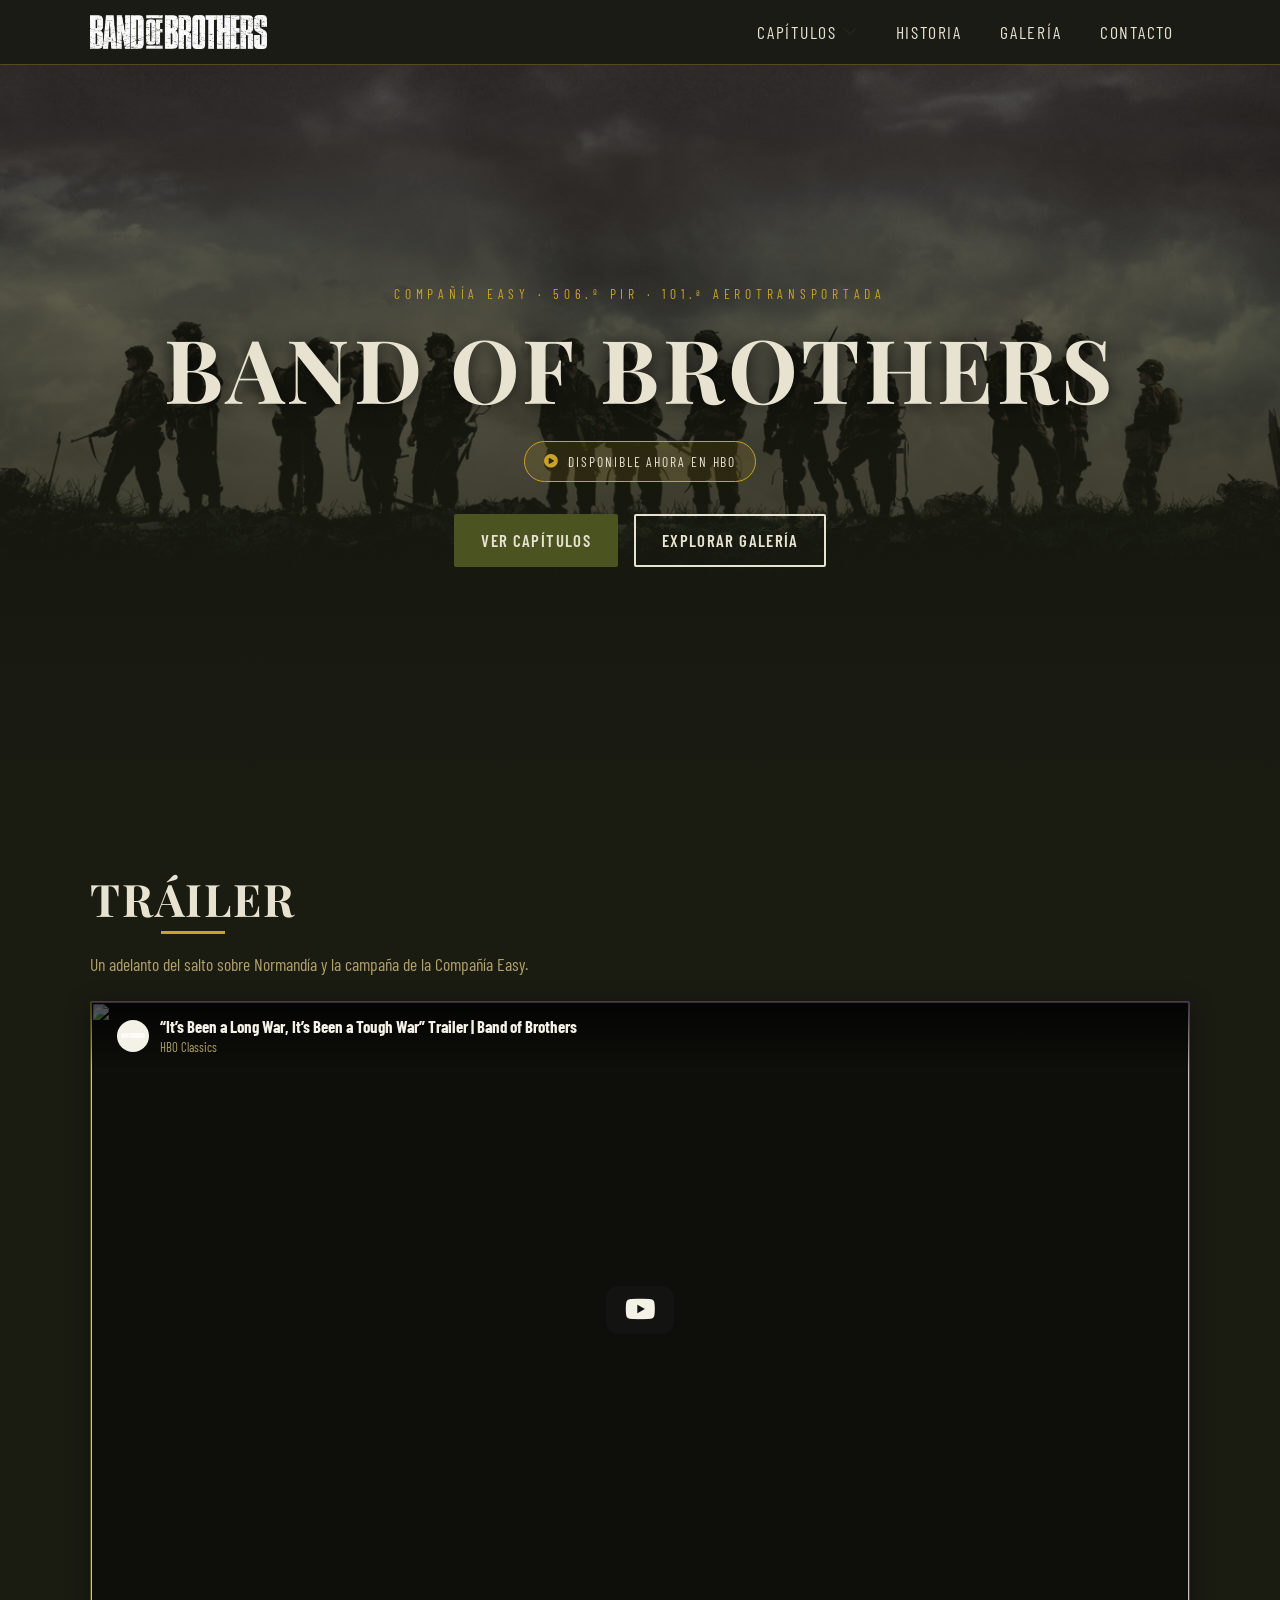
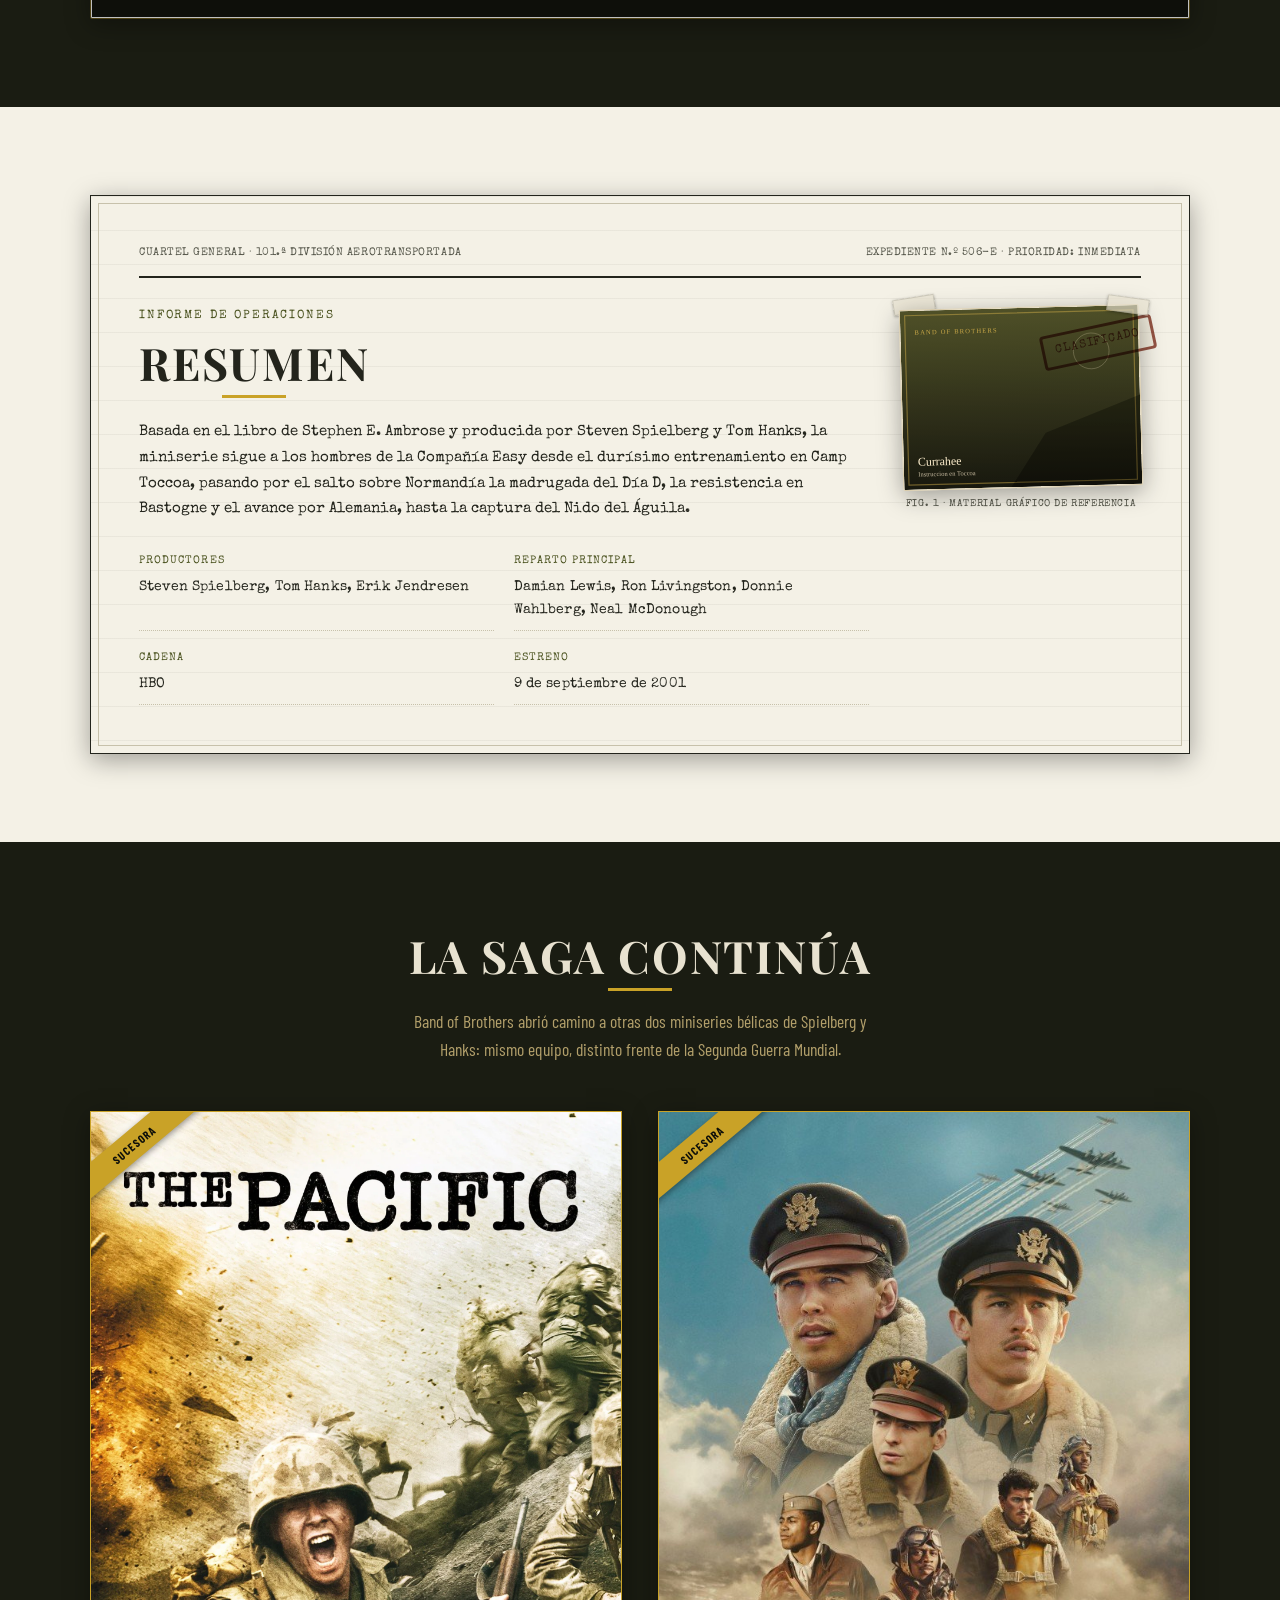
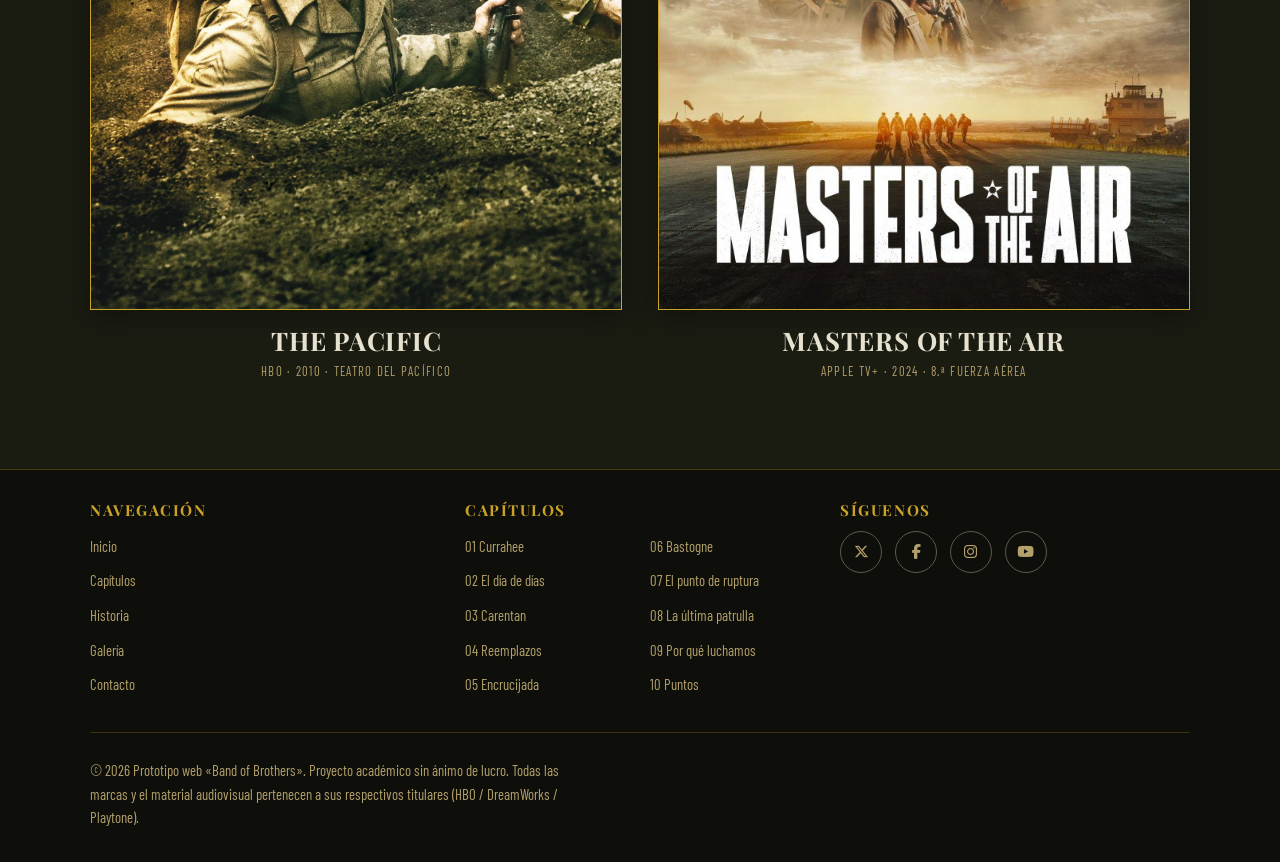
==== index.html @ dec71b1d "actualizaciones varias" ====
<!DOCTYPE html>
<html lang="es">
<head>
  <!-- ============================================================ META BÁSICAS ============================================================ -->
  <meta charset="UTF-8" />
  <meta name="viewport" content="width=device-width, initial-scale=1.0" />

  <!-- ============================================================ SEO ============================================================ -->
  <title>Band of Brothers | La miniserie de la Compañía Easy, 506.º PIR</title>
  <meta name="description"
        content="Sitio dedicado a la miniserie Band of Brothers (2001): capítulos, historia real, galería y contacto. La Compañía Easy del 506.º Regimiento de Infantería Paracaidista, 101.ª División Aerotransportada." />
  <meta name="keywords"
        content="Band of Brothers, Compañía Easy, 506 PIR, 101 Aerotransportada, Segunda Guerra Mundial, Día D, Bastogne, Normandía, Spielberg, Hanks, miniserie HBO" />
  <meta name="author" content="Prototipo web - Band of Brothers" />
  <meta name="theme-color" content="#1a1c12" />

  <!-- ============================================================ OPEN GRAPH ============================================================ -->
  <meta property="og:type" content="website" />
  <meta property="og:title" content="Band of Brothers | La miniserie de la Compañía Easy" />
  <meta property="og:description"
        content="Capítulos, historia, galería y contacto. De Camp Toccoa al Nido del Águila." />
  <meta property="og:image" content="img/og-image.svg" />
  <meta property="og:url" content="https://example.com/band-of-brothers/" />
  <meta property="og:locale" content="es_ES" />
  <meta name="twitter:card" content="summary_large_image" />

  <!-- ============================================================ TIPOGRAFÍAS
       Cinzel -> títulos (letra romana grabada, como la placa del título de la serie).
       Barlow Condensed -> cuerpo y navegación (condensada, con aire militar).
       ============================================================ -->
  <link rel="preconnect" href="https://fonts.googleapis.com" />
  <link rel="preconnect" href="https://fonts.gstatic.com" crossorigin />
  <link
    href="https://fonts.googleapis.com/css2?family=Barlow+Condensed:wght@400;500;600;700&family=Playfair+Display:ital,wght@0,400..900;1,400..900&family=Special+Elite&display=swap"
    rel="stylesheet" />

  <!-- Font Awesome: iconos del footer -->
  <link rel="stylesheet"
        href="https://cdnjs.cloudflare.com/ajax/libs/font-awesome/6.5.1/css/all.min.css"
        integrity="sha512-DTOQO9RWCH3ppGqcWaEA1BIZOC6xxalwEsw9c2QQeAIftl+Vegovlnee1c9QX4TctnWMn13TZye+giMm8e2LwA=="
        crossorigin="anonymous" referrerpolicy="no-referrer" />

  <link rel="stylesheet" href="estilos/estilos.css" />
  <link rel="icon" type="image/svg+xml" href="img/logo.svg" />
</head>

<body>
  <a class="salto-contenido" href="#contenido-principal">Saltar al contenido principal</a>

  <!-- ============================================================
       HEADER + NAVEGACIÓN  ·  IDÉNTICO EN TODAS LAS PÁGINAS
       (si se modifica aquí, hay que replicarlo en las demás páginas)
       ============================================================ -->
  <header class="cabecera">
    <div class="contenedor cabecera__interior">
      <a class="marca" href="index.html" aria-label="Band of Brothers - ir al inicio">
        <img src="img/logo.avif" alt="Emblema de la Compañía Easy, 506.º PIR" class="marca__logo" width="120" height="36" />
        <span class="marca__texto"></span>
      </a>

      <button class="hamburguesa" id="btnMenu" type="button"
              aria-label="Abrir menú de navegación" aria-controls="menuPrincipal" aria-expanded="false">
        <span class="hamburguesa__barra"></span>
        <span class="hamburguesa__barra"></span>
        <span class="hamburguesa__barra"></span>
      </button>

      <nav class="navegacion" aria-label="Navegación principal">
        <ul class="menu" id="menuPrincipal">

          <!-- "Capítulos" con submenú: escritorio -> al pasar el ratón; móvil -> botón chevron -->
          <li class="menu__item menu__item--drop">
            <div class="menu__fila">
              <a href="capitulos.html" class="menu__enlace">Capítulos</a>
              <button type="button" class="submenu__toggle" aria-expanded="false"
                      aria-controls="submenuCapitulos" aria-label="Mostrar lista de capítulos">
                <i class="fa-solid fa-chevron-down" aria-hidden="true"></i>
              </button>
            </div>
            <ul class="submenu" id="submenuCapitulos" aria-label="Capítulos de la serie">
              <li><a href="capitulos.html#cap-1"  class="submenu__enlace"><span class="submenu__num" aria-hidden="true">01</span> Currahee</a></li>
              <li><a href="capitulos.html#cap-2"  class="submenu__enlace"><span class="submenu__num" aria-hidden="true">02</span> El día de días</a></li>
              <li><a href="capitulos.html#cap-3"  class="submenu__enlace"><span class="submenu__num" aria-hidden="true">03</span> Carentan</a></li>
              <li><a href="capitulos.html#cap-4"  class="submenu__enlace"><span class="submenu__num" aria-hidden="true">04</span> Reemplazos</a></li>
              <li><a href="capitulos.html#cap-5"  class="submenu__enlace"><span class="submenu__num" aria-hidden="true">05</span> Encrucijada</a></li>
              <li><a href="capitulos.html#cap-6"  class="submenu__enlace"><span class="submenu__num" aria-hidden="true">06</span> Bastogne</a></li>
              <li><a href="capitulos.html#cap-7"  class="submenu__enlace"><span class="submenu__num" aria-hidden="true">07</span> El punto de ruptura</a></li>
              <li><a href="capitulos.html#cap-8"  class="submenu__enlace"><span class="submenu__num" aria-hidden="true">08</span> La última patrulla</a></li>
              <li><a href="capitulos.html#cap-9"  class="submenu__enlace"><span class="submenu__num" aria-hidden="true">09</span> Por qué luchamos</a></li>
              <li><a href="capitulos.html#cap-10" class="submenu__enlace"><span class="submenu__num" aria-hidden="true">10</span> Puntos</a></li>
            </ul>
          </li>

          <li class="menu__item"><a href="historia.html" class="menu__enlace">Historia</a></li>
          <li class="menu__item"><a href="galeria.html" class="menu__enlace">Galería</a></li>
          <li class="menu__item"><a href="contacto.html" class="menu__enlace">Contacto</a></li>
        </ul>
      </nav>
    </div>
  </header>

  <!-- ============================================================ CONTENIDO ============================================================ -->
  <main id="contenido-principal">

    <!-- ---------- HÉROE ---------- -->
    <section class="hero" aria-labelledby="hero-titulo">
      <div class="hero__capa"></div>
      <div class="contenedor hero__contenido">
        <p class="hero__antetitulo">Compañía Easy &middot; 506.º PIR &middot; 101.ª Aerotransportada</p>
        <h1 class="hero__titulo" id="hero-titulo">Band of Brothers</h1>
        <p class="hero__disponible">
          <i class="fa-solid fa-circle-play" aria-hidden="true"></i>
          Disponible ahora en HBO
        </p>
        <div class="hero__acciones">
          <a href="capitulos.html" class="boton boton--primario">Ver capítulos</a>
          <a href="galeria.html" class="boton boton--fantasma">Explorar galería</a>
        </div>
      </div>
    </section>

    <!-- ---------- TRÁILER ---------- -->
    <section class="seccion seccion--oscura" aria-labelledby="trailer-titulo">
      <div class="contenedor">
        <header class="seccion__cabecera seccion__cabecera--izq">
          <h2 class="seccion__titulo" id="trailer-titulo">Tráiler</h2>
          <p class="seccion__intro">Un adelanto del salto sobre Normandía y la campaña de la Compañía Easy.</p>
        </header>

        <!-- Marco de vídeo con miniatura real de YouTube (mismo patrón que
             usan las páginas de tráilers de Marvel): se ve la miniatura con
             el título superpuesto y el botón rojo de reproducir; al
             pulsarlo se oculta la miniatura y recién ahí se carga el
             iframe real (su URL vive en data-src hasta ese momento). -->
        <div class="trailer__marco" data-video>
          <button type="button" class="trailer__disparador" data-video-boton
                  aria-label="Reproducir el tráiler de Band of Brothers">
            <img src="https://img.youtube.com/vi/zDBUooZQzgA/maxresdefault.jpg"
                 alt="" class="trailer__imagen" loading="lazy" />
            <span class="trailer__superpuesto" aria-hidden="true">
              <img src="img/logo.avif" alt="" class="trailer__canal-logo" />
              <span class="trailer__superpuesto-texto">
                <strong>&ldquo;It&rsquo;s Been a Long War, It&rsquo;s Been a Tough War&rdquo; Trailer | Band of Brothers</strong>
                <small>HBO Classics</small>
              </span>
            </span>
            <span class="trailer__reproducir" aria-hidden="true"><i class="fa-brands fa-youtube"></i></span>
          </button>

          <iframe class="trailer__video" data-video-elemento
                  data-src="https://www.youtube.com/embed/zDBUooZQzgA?autoplay=1"
                  title="Tráiler de Band of Brothers en YouTube"
                  allow="accelerometer; autoplay; clipboard-write; encrypted-media; gyroscope; picture-in-picture; web-share"
                  referrerpolicy="strict-origin-when-cross-origin"
                  allowfullscreen hidden></iframe>
        </div>
      </div>
    </section>

    <!-- ---------- RESUMEN ---------- -->
    <section class="seccion" aria-labelledby="resumen-titulo">
      <div class="contenedor">
        <div class="informe">
          <p class="informe__cabecera">
            <span>Cuartel General &middot; 101.ª División Aerotransportada</span>
            <span>Expediente N.º 506-E &middot; Prioridad: Inmediata</span>
          </p>

          <div class="resumen__contenido">
            <div class="resumen__texto">
              <header class="seccion__cabecera seccion__cabecera--izq">
                <p class="informe__clasificacion">Informe de operaciones</p>
                <h2 class="seccion__titulo" id="resumen-titulo">Resumen</h2>
              </header>
              <p class="resumen__sinopsis">
                Basada en el libro de Stephen E. Ambrose y producida por Steven Spielberg y Tom Hanks,
                la miniserie sigue a los hombres de la Compañía Easy desde el durísimo entrenamiento
                en Camp Toccoa, pasando por el salto sobre Normandía la madrugada del Día D, la
                resistencia en Bastogne y el avance por Alemania, hasta la captura del Nido del Águila.
              </p>

              <dl class="resumen__ficha">
                <div class="resumen__dato">
                  <dt>Productores</dt>
                  <dd>Steven Spielberg, Tom Hanks, Erik Jendresen</dd>
                </div>
                <div class="resumen__dato">
                  <dt>Reparto principal</dt>
                  <dd>Damian Lewis, Ron Livingston, Donnie Wahlberg, Neal McDonough</dd>
                </div>
                <div class="resumen__dato">
                  <dt>Cadena</dt>
                  <dd>HBO</dd>
                </div>
                <div class="resumen__dato">
                  <dt>Estreno</dt>
                  <dd>9 de septiembre de 2001</dd>
                </div>
              </dl>
            </div>

            <figure class="resumen__figura">
              <span class="resumen__foto">
                <img src="img/galeria-01.svg" alt="Cartel ilustrativo de Band of Brothers"
                     class="resumen__imagen" />
                <span class="informe__sello" aria-hidden="true">Clasificado</span>
              </span>
              <figcaption class="resumen__pie-foto">Fig. 1 &middot; Material gráfico de referencia</figcaption>
            </figure>
          </div>
        </div>
      </div>
    </section>

    <!-- ---------- SUCESORAS ---------- -->
    <section class="seccion seccion--oscura" aria-labelledby="sucesoras-titulo">
      <div class="contenedor">
        <header class="seccion__cabecera">
          <h2 class="seccion__titulo" id="sucesoras-titulo">La saga continúa</h2>
          <p class="seccion__intro">
            Band of Brothers abrió camino a otras dos miniseries bélicas de Spielberg y Hanks:
            mismo equipo, distinto frente de la Segunda Guerra Mundial.
          </p>
        </header>

        <div class="cartelera">
          <article class="cartelera__item">
            <div class="cartelera__poster">
              <span class="cartelera__cinta">Sucesora</span>
              <img src="img/pacific.webp" alt="Póster ilustrativo de la miniserie The Pacific" loading="lazy" width="500" height="750" />
            </div>
            <div class="cartelera__info">
              <h3 class="cartelera__titulo">The Pacific</h3>
              <p class="cartelera__meta">HBO &middot; 2010 &middot; Teatro del Pacífico</p>
            </div>
          </article>

          <article class="cartelera__item">
            <div class="cartelera__poster">
              <span class="cartelera__cinta">Sucesora</span>
              <img src="img/air.jpg" alt="Póster ilustrativo de la miniserie Masters of the Air" loading="lazy" width="500" height="750" />
            </div>
            <div class="cartelera__info">
              <h3 class="cartelera__titulo">Masters of the Air</h3>
              <p class="cartelera__meta">Apple TV+ &middot; 2024 &middot; 8.ª Fuerza Aérea</p>
            </div>
          </article>
        </div>
      </div>
    </section>

  </main>

  <!-- ============================================================
       FOOTER  ·  IDÉNTICO EN TODAS LAS PÁGINAS
       ============================================================ -->
  <footer class="pie" role="contentinfo">
    <div class="contenedor pie__interior">

      <nav class="pie__mapa" aria-label="Mapa del sitio">
        <div class="pie__columna">
          <h2 class="pie__titulo">Navegación</h2>
          <ul>
            <li><a href="index.html">Inicio</a></li>
            <li><a href="capitulos.html">Capítulos</a></li>
            <li><a href="historia.html">Historia</a></li>
            <li><a href="galeria.html">Galería</a></li>
            <li><a href="contacto.html">Contacto</a></li>
          </ul>
        </div>

        <div class="pie__columna pie__columna--capitulos">
          <h2 class="pie__titulo">Capítulos</h2>
          <ul>
            <li><a href="capitulos.html#cap-1">01 Currahee</a></li>
            <li><a href="capitulos.html#cap-2">02 El día de días</a></li>
            <li><a href="capitulos.html#cap-3">03 Carentan</a></li>
            <li><a href="capitulos.html#cap-4">04 Reemplazos</a></li>
            <li><a href="capitulos.html#cap-5">05 Encrucijada</a></li>
            <li><a href="capitulos.html#cap-6">06 Bastogne</a></li>
            <li><a href="capitulos.html#cap-7">07 El punto de ruptura</a></li>
            <li><a href="capitulos.html#cap-8">08 La última patrulla</a></li>
            <li><a href="capitulos.html#cap-9">09 Por qué luchamos</a></li>
            <li><a href="capitulos.html#cap-10">10 Puntos</a></li>
          </ul>
        </div>

        <div class="pie__columna">
          <h2 class="pie__titulo">Síguenos</h2>
          <ul class="redes" aria-label="Redes sociales">
            <li><a href="#" class="redes__enlace" aria-label="Perfil en X (Twitter)"><i class="fa-brands fa-x-twitter" aria-hidden="true"></i></a></li>
            <li><a href="#" class="redes__enlace" aria-label="Página en Facebook"><i class="fa-brands fa-facebook-f" aria-hidden="true"></i></a></li>
            <li><a href="#" class="redes__enlace" aria-label="Perfil en Instagram"><i class="fa-brands fa-instagram" aria-hidden="true"></i></a></li>
            <li><a href="#" class="redes__enlace" aria-label="Canal en YouTube"><i class="fa-brands fa-youtube" aria-hidden="true"></i></a></li>
          </ul>
        </div>
      </nav>

      <div class="pie__base">
        <p class="pie__creditos">
          &copy; <span id="anio">2026</span> Prototipo web &laquo;Band of Brothers&raquo;.
          Proyecto académico sin ánimo de lucro. Todas las marcas y el material audiovisual
          pertenecen a sus respectivos titulares (HBO / DreamWorks / Playtone).
        </p>
      </div>
    </div>
  </footer>

  <script src="js/script.js?v=5" defer></script>
</body>
</html>
---- estilos/estilos.css ----
/* ============================================================================
   BAND OF BROTHERS · Hoja de estilos
   ----------------------------------------------------------------------------
   Metodología: Mobile First. Primero los estilos para móvil y luego se
   amplían con @media (min-width: ...).
   Índice:
     1. Variables (paleta, tipografía, medidas)
     2. Reset y base
     3. Utilidades / layout (contenedor, botones, accesibilidad)
     4. Cabecera y navegación (+ menú hamburguesa)
     5. Hero
     6. Secciones genéricas
     7. Capítulos (héroe-slider + sinopsis)
     7 bis. Historia (bloques de texto)
     8. Galería (filtros + CSS Grid + modal)
     9. Formulario de contacto
    10. Footer
    11. Media queries (tablet / escritorio)
    12. Preferencias de movimiento reducido
   ========================================================================== */

/* ============================================================
   1. VARIABLES CSS  ·  Paleta sobria / militar
   ============================================================ */
:root {
  /* --- Colores base --- */
  --c-negro:        #0e0f0a;   /* fondo más oscuro */
  --c-gris-oscuro:  #1a1c12;   /* fondos de sección oscura */
  --c-verde-oliva:  #4b5320;   /* color institucional */
  --c-verde-claro:  #6b7436;   /* hover / detalles */
  --c-caqui:        #b3a06b;   /* texto destacado suave */
  --c-arena:        #e8e2d0;   /* texto principal sobre oscuro */
  --c-hueso:        #f4f1e6;   /* fondos claros */
  --c-acento:       #c9a227;   /* dorado: enlaces, focos, bordes */

  /* --- Roles semánticos --- */
  --fondo:          var(--c-hueso);
  --fondo-alt:      #ded9c6;
  --texto:          #23241c;
  --texto-tenue:    #55564a;
  --borde:          #c7c1ab;

  /* --- Tipografía --- */
  --tipo-titulo: "Playfair Display", "Times New Roman", Georgia, serif;
  --tipo-texto:  "Barlow Condensed", "Arial Narrow", system-ui, sans-serif;
  --tipo-informe: "Special Elite", "Courier New", Courier, monospace; /* texto "mecanografiado" del informe de Resumen */
  --c-sello: #8a3a2a; /* tinta roja desvaída del sello "Clasificado" */

  /* --- Medidas --- */
  --ancho-max: 1180px;
  --radio: 2px;                /* esquinas casi rectas: estética militar */
  --transicion: 200ms ease;
  --sombra: 0 6px 24px rgba(0, 0, 0, 0.35);
  --alto-cabecera: 64px;
}

/* ============================================================
   2. RESET Y BASE
   ============================================================ */
*,
*::before,
*::after { box-sizing: border-box; }

* { margin: 0; }

html {
  scroll-behavior: smooth;
  /* Compensa la cabecera fija al saltar a un ancla */
  scroll-padding-top: calc(var(--alto-cabecera) + 12px);
}

body {
  font-family: var(--tipo-texto);
  font-size: 1.05rem;
  line-height: 1.6;
  color: var(--texto);
  background: var(--fondo);
  -webkit-font-smoothing: antialiased;

  /* Sitio multipágina: cabecera arriba, contenido flexible, footer al fondo */
  min-height: 100vh;
  display: flex;
  flex-direction: column;
}

/* El <main> ocupa todo el espacio libre para que el footer no "suba" en
   páginas de poco contenido */
main { flex: 1 0 auto; }

/* Fondo de página completo en las páginas con sección oscura / alterna,
   para que no aparezcan franjas del color de fondo por debajo */
.pagina--oscura { background: var(--c-gris-oscuro); }
.pagina--alt    { background: var(--fondo-alt); }

img {
  display: block;
  max-width: 100%;
  height: auto;
}

h1, h2, h3 {
  font-family: var(--tipo-titulo);
  line-height: 1.15;
  letter-spacing: 0.04em;
  font-weight: 700;
}

a { color: inherit; }

button { font: inherit; cursor: pointer; }

/* Foco visible y coherente en todo el sitio (accesibilidad de teclado) */
:focus-visible {
  outline: 3px solid var(--c-acento);
  outline-offset: 2px;
}

/* ============================================================
   3. UTILIDADES / LAYOUT
   ============================================================ */

/* Contenedor centrado con margen lateral fluido */
.contenedor {
  width: 100%;
  max-width: var(--ancho-max);
  margin-inline: auto;
  padding-inline: clamp(1rem, 4vw, 2.5rem);
}

/* Enlace "saltar al contenido": oculto hasta recibir foco */
.salto-contenido {
  position: absolute;
  left: 8px;
  top: -100px;
  z-index: 999;
  background: var(--c-acento);
  color: var(--c-negro);
  padding: 0.6rem 1rem;
  font-weight: 700;
  border-radius: var(--radio);
  transition: top var(--transicion);
}
.salto-contenido:focus { top: 8px; }

/* Botones */
.boton {
  display: inline-block;
  padding: 0.7rem 1.6rem;
  font-family: var(--tipo-texto);
  font-weight: 600;
  font-size: 1.05rem;
  letter-spacing: 0.08em;
  text-transform: uppercase;
  text-decoration: none;
  border: 2px solid transparent;
  border-radius: var(--radio);
  transition: background var(--transicion), color var(--transicion),
              border-color var(--transicion), transform var(--transicion);
}
.boton:active { transform: translateY(1px); }

.boton--primario {
  background: var(--c-verde-oliva);
  color: var(--c-arena);
  border-color: var(--c-verde-oliva);
}
.boton--primario:hover { background: var(--c-verde-claro); border-color: var(--c-verde-claro); }

.boton--fantasma {
  background: transparent;
  color: var(--c-arena);
  border-color: var(--c-arena);
}
.boton--fantasma:hover { background: var(--c-arena); color: var(--c-negro); }

/* ============================================================
   4. CABECERA Y NAVEGACIÓN
   ============================================================ */
.cabecera {
  position: sticky;
  top: 0;
  z-index: 100;
  background: rgba(14, 15, 10, 0.95);
  border-bottom: 1px solid rgba(201, 162, 39, 0.35);
  backdrop-filter: blur(4px);
}

.cabecera__interior {
  display: flex;
  align-items: center;
  justify-content: space-between;
  min-height: var(--alto-cabecera);
  gap: 1rem;
}

/* Marca (logo + título) */
.marca {
  display: flex;
  align-items: center;
  gap: 0.6rem;
  text-decoration: none;
  color: var(--c-arena);
}
.marca__logo { width: auto; height: 34px; }
.marca__texto {
  font-family: var(--tipo-titulo);
  font-size: 1.15rem;
  letter-spacing: 0.12em;
  text-transform: uppercase;
  white-space: nowrap;
}

/* Botón hamburguesa (visible solo en móvil) */
.hamburguesa {
  display: inline-flex;
  flex-direction: column;
  justify-content: center;
  gap: 5px;
  width: 44px;
  height: 44px;
  padding: 0 10px;
  background: transparent;
  border: 1px solid rgba(232, 226, 208, 0.4);
  border-radius: var(--radio);

  /* La cabecera es flex con 3 hijos (.marca, .hamburguesa, .navegacion).
     El <nav> queda vacío en móvil porque el menú está en position:fixed,
     así que este margen automático empuja el botón hasta el borde derecho. */
  margin-left: auto;
  flex-shrink: 0;
}
/* El contenedor del <nav> no debe ocupar espacio a la derecha del botón en móvil */
.navegacion { display: flex; }
.hamburguesa__barra {
  display: block;
  height: 2px;
  width: 100%;
  background: var(--c-arena);
  transition: transform var(--transicion), opacity var(--transicion);
}
/* Animación a "X" cuando el menú está abierto (clase la pone el JS en <body>) */
body.menu-abierto .hamburguesa__barra:nth-child(1) { transform: translateY(7px) rotate(45deg); }
body.menu-abierto .hamburguesa__barra:nth-child(2) { opacity: 0; }
body.menu-abierto .hamburguesa__barra:nth-child(3) { transform: translateY(-7px) rotate(-45deg); }

/* Menú: en móvil es un panel EXTENSIBLE que se despliega hacia abajo.
   Plegado -> max-height: 0 (oculto). Desplegado (body.menu-abierto)
   -> max-height amplia + opacidad, con transición suave de "acordeón". */
.menu {
  list-style: none;
  margin: 0;
  padding: 0;
  display: flex;
  flex-direction: column;

  position: fixed;
  inset: var(--alto-cabecera) 0 auto 0;
  background: var(--c-gris-oscuro);
  border-bottom: 2px solid var(--c-acento);

  /* Estado plegado */
  overflow: hidden;
  max-height: 0;
  opacity: 0;
  visibility: hidden;
  transition: max-height 340ms ease, opacity 220ms ease, visibility 0s linear 340ms;
}
/* Estado desplegado */
body.menu-abierto .menu {
  max-height: min(80vh, 420px);
  opacity: 1;
  visibility: visible;
  overflow-y: auto;
  transition: max-height 340ms ease, opacity 220ms ease, visibility 0s;
}

.menu__enlace {
  display: block;
  padding: 1rem clamp(1rem, 4vw, 2.5rem);
  color: var(--c-arena);
  text-decoration: none;
  text-transform: uppercase;
  letter-spacing: 0.1em;
  border-top: 1px solid rgba(232, 226, 208, 0.12);
  transition: background var(--transicion), color var(--transicion);
}
.menu__enlace:hover,
.menu__enlace.activo {
  background: var(--c-verde-oliva);
  color: var(--c-hueso);
}

/* ---------- Submenú de "Capítulos" ---------- */

/* En móvil, la fila agrupa el enlace principal + el botón chevron */
.menu__fila {
  display: flex;
  align-items: stretch;
  border-top: 1px solid rgba(232, 226, 208, 0.12);
}
.menu__fila .menu__enlace {
  flex: 1;
  border-top: 0;
}

/* Botón que despliega el submenú (imprescindible en móvil, decorativo en escritorio) */
.submenu__toggle {
  flex-shrink: 0;
  width: 52px;
  display: grid;
  place-items: center;
  background: transparent;
  color: var(--c-arena);
  border: 0;
  border-left: 1px solid rgba(232, 226, 208, 0.12);
  font-size: 0.85rem;
  transition: transform var(--transicion), background var(--transicion);
}
.submenu__toggle:hover { background: rgba(255, 255, 255, 0.06); }
.menu__item--drop.abierto .submenu__toggle { transform: rotate(180deg); }

/* Submenú: en móvil es un acordeón (se pliega con max-height) */
.submenu {
  list-style: none;
  margin: 0;
  padding: 0;
  background: rgba(0, 0, 0, 0.25);
  overflow: hidden;
  max-height: 0;
  transition: max-height 320ms ease;
}
.menu__item--drop.abierto .submenu { max-height: 40rem; }

.submenu__enlace {
  display: flex;
  gap: 0.6rem;
  padding: 0.7rem clamp(1rem, 4vw, 2.5rem) 0.7rem 2.4rem;
  color: var(--c-arena);
  text-decoration: none;
  font-size: 0.95rem;
  letter-spacing: 0.05em;
  border-top: 1px solid rgba(232, 226, 208, 0.08);
  transition: background var(--transicion), color var(--transicion);
}
.submenu__enlace:hover,
.submenu__enlace:focus-visible {
  background: var(--c-verde-oliva);
  color: var(--c-hueso);
}
.submenu__num {
  font-family: var(--tipo-titulo);
  color: var(--c-acento);
}

/* ============================================================
   5. HERO
   ============================================================ */
.hero {
  position: relative;
  display: flex;
  align-items: center;
  min-height: min(82vh, 720px);
  padding-block: 4rem;
  background: var(--c-negro) url("../img/hero.jpg") center / cover no-repeat;
  color: var(--c-arena);
  text-align: center;
}
/* Capa de oscurecimiento para asegurar contraste del texto. Termina en el
   mismo gris oscuro sólido que usa la sección siguiente (.seccion--oscura),
   para que la transición entre ambas se sienta continua en vez de un
   corte brusco. */
.hero__capa {
  position: absolute;
  inset: 0;
  background: linear-gradient(to bottom,
              rgba(26, 28, 18, 0.55), rgba(26, 28, 18, 1));
}
.hero__contenido { position: relative; }

.hero__antetitulo {
  text-transform: uppercase;
  letter-spacing: 0.35em;
  font-size: 0.85rem;
  color: var(--c-acento);
  margin-bottom: 0.8rem;
}
.hero__titulo {
  font-size: clamp(2.6rem, 9vw, 5.5rem);
  text-transform: uppercase;
  text-shadow: 0 2px 18px rgba(0, 0, 0, 0.7);
}
.hero__disponible {
  display: inline-flex;
  align-items: center;
  gap: 0.55rem;
  margin: 1.4rem 0 2rem;
  padding: 0.55rem 1.2rem;
  border: 1px solid var(--c-acento);
  border-radius: 999px;
  background: rgba(201, 162, 39, 0.12);
  text-transform: uppercase;
  letter-spacing: 0.14em;
  font-size: 0.85rem;
  color: var(--c-arena);
}
.hero__disponible i { color: var(--c-acento); }
.hero__acciones {
  display: flex;
  flex-wrap: wrap;
  gap: 1rem;
  justify-content: center;
}

/* ============================================================
   6. SECCIONES GENÉRICAS
   ============================================================ */
.seccion { padding-block: clamp(3rem, 8vw, 5.5rem); }
.seccion--oscura {
  background: var(--c-gris-oscuro);
  color: var(--c-arena);
}

.seccion__cabecera {
  text-align: center;
  max-width: 58ch;
  margin: 0 auto clamp(2rem, 5vw, 3rem);
}
/* Variante alineada a la izquierda, para secciones con imagen al lado */
.seccion__cabecera--izq {
  text-align: left;
  max-width: none;
  margin: 0 0 1.4rem;
}
.seccion__titulo {
  font-size: clamp(1.8rem, 5vw, 2.8rem);
  text-transform: uppercase;
  position: relative;
  display: inline-block;
  padding-bottom: 0.6rem;
}
/* Subrayado dorado corto bajo el título */
.seccion__titulo::after {
  content: "";
  position: absolute;
  left: 50%;
  bottom: 0;
  width: 64px;
  height: 3px;
  background: var(--c-acento);
  transform: translateX(-50%);
}
.seccion__intro { margin-top: 1rem; color: var(--texto-tenue); }
.seccion--oscura .seccion__intro { color: var(--c-caqui); }

/* ============================================================
   7. CAPÍTULOS  ·  Héroe-slider (el fondo cambia por capítulo) + sinopsis
   ============================================================ */
/* Variante de héroe que actúa como slider: los fondos son capas
   absolutas que se cruzan con opacidad; el <section> ya es
   position:relative por la regla base .hero. */
.hero--slider { min-height: min(80vh, 760px); padding-block: 4rem 5rem; }
/* El título del héroe va alineado a la izquierda (no centrado como en
   el héroe de portada), igual que en la ficha de HBO Max. HBO no limita
   el ancho de esa zona de texto al ancho máximo del sitio: queda pegada
   al borde real de la pantalla con un margen fijo. Por eso aquí se anula
   el centrado y el max-width que trae .contenedor. */
.hero--slider .hero__contenido {
  text-align: left;
  max-width: none;
  margin-inline: 0;
  padding-inline: clamp(1.25rem, 4vw, 3rem);
}
/* Superposición inspirada en las fichas de HBO Max: la foto se ve nítida
   arriba (sin oscurecerla) y solo se apaga con un degradado concentrado
   en la mitad inferior, donde vive el texto y los indicadores. */
.hero--slider .hero__capa {
  background: linear-gradient(to bottom,
    rgba(26, 28, 18, 0)    0%,
    rgba(26, 28, 18, 0.12) 22%,
    rgba(26, 28, 18, 0.62) 68%,
    rgba(26, 28, 18, 1)    100%);
}
/* El héroe termina en el mismo gris oscuro que usan las secciones
   oscuras del sitio (p. ej. galeria.html), y la sección siguiente
   comparte ese fondo, así que ya no hay un cambio de color brusco
   entre ambos: la única transición es el propio degradado del héroe. */
.seccion--continua-heroe {
  position: relative;
  background: var(--c-gris-oscuro);
  color: var(--c-arena);
}
.seccion--continua-heroe .sinopsis__texto { color: var(--c-caqui); }
/* Las flechas van pegadas al borde del héroe (no de un .contenedor con
   relleno), así que se reposicionan hacia adentro para no sobresalir del
   viewport y generar una barra de desplazamiento horizontal. Además, al
   quedar el título pegado al borde izquierdo (igual que HBO Max), se
   bajan al pie del héroe para no superponerse con el texto. */
.hero--slider .slider__flecha {
  top: auto;
  bottom: 28px;
  transform: none;
}
.hero--slider .slider__flecha--prev { left: 12px; }
.hero--slider .slider__flecha--next { right: 12px; }
@media (min-width: 720px) {
  .hero--slider .slider__flecha--prev { left: 24px; }
  .hero--slider .slider__flecha--next { right: 24px; }
}

.hero-slider__fondos {
  position: absolute;
  inset: 0;
  overflow: hidden;
  list-style: none;
  margin: 0;
  padding: 0;
}
.hero-slider__fondo {
  position: absolute;
  inset: 0;
  /* El JS asigna aquí la background-image; los dos pseudoelementos la
     heredan. Esta capa propia queda tapada por ::before, así que su
     background-size no se llega a ver. */
  background-size: cover;
  background-position: center;
  background-color: var(--c-negro);
  opacity: 0;
  transition: opacity 700ms ease;
}

/* Ambas capas comparten la misma foto del padre */
.hero-slider__fondo::before,
.hero-slider__fondo::after {
  content: "";
  position: absolute;
  inset: 0;
  background-image: inherit;
  background-repeat: no-repeat;
  background-position: center;
}

/* Relleno: copia ampliada y desenfocada, para que no queden franjas negras */
.hero-slider__fondo::before {
  background-size: cover;
  filter: blur(28px) brightness(0.45);
  transform: scale(1.15);
}

/* Foto completa y nítida, encima del relleno */
.hero-slider__fondo::after {
  background-size: cover;
  background-position: center top;
}
.hero-slider__fondo--activo { opacity: 1; }

.hero-slider__panel { margin-top: 1.6rem; }
.hero-slider__numero {
  display: block;
  font-family: var(--tipo-titulo);
  font-size: 1.05rem;
  letter-spacing: 0.3em;
  color: var(--c-acento);
  margin-bottom: 0.5rem;
}
.hero-slider__titulo {
  font-size: clamp(1.6rem, 4vw, 2.4rem);
  text-transform: uppercase;
  margin-bottom: 0.8rem;
}
.hero-slider__desc {
  max-width: 60ch;
  margin-inline: auto;
  color: var(--c-hueso);
}

/* Flechas prev/next */
.slider__flecha {
  position: absolute;
  top: 50%;
  transform: translateY(-50%);
  width: 44px;
  height: 44px;
  display: grid;
  place-items: center;
  background: rgba(14, 15, 10, 0.6);
  border: 1px solid rgba(201, 162, 39, 0.5);
  border-radius: 50%;
  color: var(--c-arena);
  font-size: 1.1rem;
  transition: background var(--transicion), color var(--transicion);
  z-index: 5;
}
.slider__flecha:hover { background: var(--c-acento); color: var(--c-negro); }
.slider__flecha--prev { left: -8px; }
.slider__flecha--next { right: -8px; }

@media (min-width: 720px) {
  .slider__flecha--prev { left: -22px; }
  .slider__flecha--next { right: -22px; }
}

/* Indicadores numerados: flotan sobre el borde inferior del héroe */
.hero-slider__indicadores {
  position: absolute;
  left: 0;
  right: 0;
  bottom: 1.4rem;
  display: flex;
  flex-wrap: wrap;
  justify-content: center;
  gap: 0.5rem;
  padding-inline: 1rem;
  z-index: 5;
}
.slider__punto {
  width: 34px;
  height: 34px;
  display: grid;
  place-items: center;
  background: transparent;
  border: 1px solid rgba(232, 226, 208, 0.4);
  border-radius: 50%;
  color: var(--c-caqui);
  font-size: 0.8rem;
  transition: background var(--transicion), color var(--transicion), border-color var(--transicion);
}
.slider__punto:hover { border-color: var(--c-acento); color: var(--c-arena); }
.slider__punto--activo {
  background: var(--c-acento);
  border-color: var(--c-acento);
  color: var(--c-negro);
  font-weight: 700;
}

/* Sinopsis del capítulo activo (se actualiza al mover el slider) */
.sinopsis { display: grid; gap: 1.5rem; align-items: start; }
.sinopsis__numero {
  font-family: var(--tipo-titulo);
  font-size: 3.2rem;
  color: var(--c-acento);
  line-height: 1;
}
.sinopsis__titulo { margin-bottom: 0.8rem; }
.sinopsis__texto { color: var(--texto-tenue); max-width: 65ch; }

@media (min-width: 640px) {
  .sinopsis { grid-template-columns: auto 1fr; }
}

/* ============================================================
   7 bis. HISTORIA  ·  bloques de texto (CSS Grid en escritorio)
   ============================================================ */
/* Variante de sección con fondo ligeramente distinto para dar ritmo visual */
.seccion--alt { background: var(--fondo-alt); }

.historia__contenido {
  display: grid;
  gap: 1.5rem;
  /* Móvil: una columna. Escritorio: dos (ver media query de más abajo). */
  grid-template-columns: 1fr;
}

.historia__bloque {
  padding: 1.5rem 1.6rem;
  background: var(--c-hueso);
  border: 1px solid var(--borde);
  border-left: 4px solid var(--c-verde-oliva);
  border-radius: var(--radio);
}
.historia__subtitulo {
  font-size: 1.2rem;
  text-transform: uppercase;
  margin-bottom: 0.6rem;
  color: var(--texto);
}
.historia__bloque p {
  color: var(--texto-tenue);
  font-size: 1.02rem;
  text-align: justify;
}
.historia__bloque em { color: var(--texto); font-style: italic; }

@media (min-width: 860px) {
  .historia__contenido { grid-template-columns: 1fr 1fr; }
}

/* ============================================================
   7 ter. TRÁILER  ·  miniatura de YouTube (a la manera de las fichas de
   tráiler de Marvel) que da paso al iframe real al reproducir
   ============================================================ */
.trailer__marco {
  position: relative;
  display: block;
  max-width: 1200px;
  margin-inline: auto;
  aspect-ratio: 16 / 9;
  overflow: hidden;
  border-radius: var(--radio);
  border: 1px solid rgba(201, 162, 39, 0.35);
  box-shadow: var(--sombra);
  background: var(--c-negro);
}
/* Botón que cubre toda la miniatura mientras no se ha reproducido */
.trailer__disparador {
  position: absolute;
  inset: 0;
  width: 100%;
  height: 100%;
  padding: 0;
  border: 0;
  background: none;
  cursor: pointer;
}
.trailer__disparador:focus-visible { outline: 3px solid var(--c-acento); outline-offset: -3px; }
.trailer__imagen {
  width: 100%;
  height: 100%;
  object-fit: cover;
  transition: transform var(--transicion);
}
.trailer__disparador:hover .trailer__imagen,
.trailer__disparador:focus-visible .trailer__imagen { transform: scale(1.03); }

/* Franja superpuesta con logo + título, como la cabecera de un vídeo de
   YouTube incrustado */
.trailer__superpuesto {
  position: absolute;
  inset: 0 0 auto 0;
  display: flex;
  align-items: center;
  gap: 0.7rem;
  padding: 0.9rem clamp(1rem, 3vw, 1.6rem);
  background: linear-gradient(to bottom, rgba(0, 0, 0, 0.75), transparent);
  text-align: left;
}
.trailer__canal-logo {
  width: 32px;
  height: 32px;
  object-fit: contain;
  border-radius: 50%;
  background: var(--c-hueso);
  padding: 4px;
  flex-shrink: 0;
}
.trailer__superpuesto-texto {
  display: flex;
  flex-direction: column;
  gap: 0.15rem;
  color: var(--c-hueso);
  line-height: 1.25;
}
.trailer__superpuesto-texto strong {
  font-size: clamp(0.85rem, 2.2vw, 1.05rem);
  font-weight: 700;
}
.trailer__superpuesto-texto small {
  font-size: 0.8rem;
  color: var(--c-caqui);
}

/* Botón rojo de reproducir, como el de un vídeo de YouTube */
.trailer__reproducir {
  position: absolute;
  inset: 0;
  margin: auto;
  width: 68px;
  height: 48px;
  display: grid;
  place-items: center;
  background: rgba(21, 21, 21, 0.8);
  border-radius: 12px;
  color: #f4f1e6;
  font-size: 1.7rem;
  transition: background var(--transicion), transform var(--transicion);
}
.trailer__disparador:hover .trailer__reproducir,
.trailer__disparador:focus-visible .trailer__reproducir {
  background: #ff0000;
  transform: scale(1.06);
}

.trailer__video {
  position: absolute;
  inset: 0;
  width: 100%;
  height: 100%;
  border: 0;
}

/* ============================================================
   7 quater. RESUMEN  ·  estilo expediente / informe de operaciones
   de la Segunda Guerra Mundial: papel con filete doble, cabecera
   tipo membrete, ficha mecanografiada con líneas de puntos y un
   sello de "Clasificado" estampado en tinta roja.
   ============================================================ */
.informe {
  position: relative;
  background:
    repeating-linear-gradient(to bottom,
      rgba(35, 36, 28, 0.05) 0, rgba(35, 36, 28, 0.05) 1px,
      transparent 1px, transparent 34px),
    var(--c-hueso);
  border: 1px solid var(--texto);
  padding: clamp(1.5rem, 4vw, 3rem);
  box-shadow: var(--sombra);
  overflow: clip;
}
/* Filete interior, como el marco impreso de un formulario oficial */
.informe::before {
  content: "";
  position: absolute;
  inset: 7px;
  border: 1px solid var(--borde);
  pointer-events: none;
}

/* Membrete: unidad remitente + número de expediente */
.informe__cabecera {
  display: flex;
  flex-wrap: wrap;
  justify-content: space-between;
  gap: 0.4rem 1.5rem;
  padding-bottom: 0.9rem;
  margin-bottom: 1.8rem;
  border-bottom: 2px solid var(--texto);
  font-family: var(--tipo-informe);
  text-transform: uppercase;
  letter-spacing: 0.05em;
  font-size: 0.68rem;
  color: var(--texto-tenue);
}

.informe__clasificacion {
  font-family: var(--tipo-informe);
  text-transform: uppercase;
  letter-spacing: 0.16em;
  font-size: 0.72rem;
  color: var(--c-verde-oliva);
  margin-bottom: 0.7rem;
}

/* Sello estampado, como tinta de goma sobre la fotografía adjunta */
.informe__sello {
  position: absolute;
  top: 10%;
  right: -14px;
  padding: 0.3rem 0.7rem;
  border: 3px solid var(--c-sello);
  border-radius: 4px;
  font-family: var(--tipo-informe);
  text-transform: uppercase;
  letter-spacing: 0.08em;
  font-size: 0.74rem;
  color: var(--c-sello);
  background: rgba(244, 241, 230, 0.55);
  transform: rotate(-12deg);
  opacity: 0.85;
  mix-blend-mode: multiply;
  pointer-events: none;
}

.resumen__contenido {
  display: grid;
  gap: 2rem;
  align-items: start;
}
.resumen__figura { display: flex; flex-direction: column; gap: 0.6rem; justify-self: center; }
.resumen__foto { position: relative; }
/* Cinta adhesiva en las esquinas superiores, como una foto grapada al expediente */
.resumen__foto::before,
.resumen__foto::after {
  content: "";
  position: absolute;
  top: -10px;
  width: 42px;
  height: 16px;
  background: rgba(232, 226, 208, 0.65);
  border: 1px solid rgba(35, 36, 28, 0.15);
  box-shadow: 0 1px 3px rgba(0, 0, 0, 0.3);
}
.resumen__foto::before { left: -8px;  transform: rotate(-9deg); }
.resumen__foto::after  { right: -8px; transform: rotate(8deg); }
.resumen__imagen {
  display: block;
  width: 100%;
  max-width: 260px;
  border: 1px solid var(--borde);
  border-radius: var(--radio);
  box-shadow: var(--sombra);
  filter: sepia(0.35) contrast(1.05) brightness(0.97);
  transform: rotate(-1.5deg);
}
.resumen__pie-foto {
  font-family: var(--tipo-informe);
  text-transform: uppercase;
  letter-spacing: 0.06em;
  font-size: 0.62rem;
  color: var(--texto-tenue);
  text-align: center;
}
.resumen__sinopsis {
  font-family: var(--tipo-informe);
  font-size: 0.92rem;
  line-height: 1.75;
  color: var(--texto);
  margin-bottom: 1.9rem;
}

/* Ficha técnica: productores, reparto, cadena, estreno — como los
   campos rellenados a máquina de un formulario militar */
.resumen__ficha {
  display: grid;
  gap: 1.2rem;
  grid-template-columns: 1fr;
  margin: 0;
}
.resumen__dato {
  padding-bottom: 0.5rem;
  border-bottom: 1px dotted var(--borde);
}
.resumen__dato dt {
  font-family: var(--tipo-informe);
  text-transform: uppercase;
  letter-spacing: 0.1em;
  font-size: 0.66rem;
  color: var(--c-verde-oliva);
  margin-bottom: 0.35rem;
}
.resumen__dato dd {
  margin: 0;
  font-family: var(--tipo-informe);
  color: var(--texto);
  font-size: 0.9rem;
  letter-spacing: 0.01em;
}

@media (min-width: 560px) {
  .resumen__ficha { grid-template-columns: repeat(2, 1fr); }
}

@media (min-width: 720px) {
  .resumen__contenido { grid-template-columns: 1fr 240px; }
  .resumen__figura { justify-self: end; }
}

/* ============================================================
   7 quinquies. SUCESORAS  ·  cartelera con los pósteres de las
   miniseries hermanas (misma productora, otro frente de la guerra)
   ============================================================ */
.cartelera {
  display: grid;
  gap: 2.2rem;
  max-width: 720px;
  margin: 0 auto;
}
.cartelera__item { position: relative; }

.cartelera__poster {
  position: relative;
  overflow: hidden;
  aspect-ratio: 2 / 3;
  border: 1px solid var(--c-acento);
  box-shadow: var(--sombra);
}
.cartelera__poster img {
  display: block;
  width: 100%;
  height: 100%;
  object-fit: cover;
  transition: transform var(--transicion);
}
.cartelera__item:hover .cartelera__poster img,
.cartelera__item:focus-within .cartelera__poster img { transform: scale(1.05); }

/* Cinta tipo "próximamente" en la esquina del cartel */
.cartelera__cinta {
  position: absolute;
  top: 18px;
  left: -42px;
  width: 170px;
  padding: 0.3rem 0;
  background: var(--c-acento);
  color: var(--c-negro);
  text-align: center;
  text-transform: uppercase;
  letter-spacing: 0.12em;
  font-size: 0.72rem;
  font-weight: 700;
  transform: rotate(-40deg);
  box-shadow: 0 2px 6px rgba(0, 0, 0, 0.4);
}

.cartelera__info { padding-top: 1rem; text-align: center; }
.cartelera__titulo {
  font-size: clamp(1.3rem, 4vw, 1.6rem);
  text-transform: uppercase;
  letter-spacing: 0.03em;
}
.cartelera__meta {
  margin-top: 0.35rem;
  text-transform: uppercase;
  letter-spacing: 0.1em;
  font-size: 0.8rem;
  color: var(--c-caqui);
}

@media (min-width: 620px) {
  .cartelera { grid-template-columns: repeat(2, 1fr); max-width: none; }
}

/* ============================================================
   8. GALERÍA
   ============================================================ */

/* --- Filtros --- */
.filtros {
  display: flex;
  flex-wrap: wrap;
  justify-content: center;
  gap: 0.6rem;
  margin-bottom: 2rem;
}
.filtro {
  padding: 0.45rem 1.1rem;
  background: transparent;
  color: var(--c-arena);
  border: 1px solid rgba(232, 226, 208, 0.4);
  border-radius: 999px;
  text-transform: uppercase;
  letter-spacing: 0.08em;
  font-size: 0.9rem;
  transition: background var(--transicion), color var(--transicion),
              border-color var(--transicion);
}
.filtro:hover { border-color: var(--c-acento); color: var(--c-acento); }
.filtro--activo {
  background: var(--c-acento);
  color: var(--c-negro);
  border-color: var(--c-acento);
  font-weight: 600;
}

/* --- Rejilla de imágenes --- */
.rejilla-galeria {
  display: grid;
  gap: 1rem;
  grid-template-columns: repeat(auto-fill, minmax(240px, 1fr));
}

.galeria__item {
  margin: 0;
  background: var(--c-negro);
  border: 1px solid rgba(232, 226, 208, 0.15);
  border-radius: var(--radio);
  overflow: hidden;
}
/* Botón que envuelve la imagen: ocupa todo el ancho y es accesible por teclado */
.galeria__disparador {
  display: block;
  width: 100%;
  padding: 0;
  background: none;
  border: 0;
}
.galeria__disparador img {
  width: 100%;
  aspect-ratio: 4 / 3;
  object-fit: cover;
  transition: transform 350ms ease, filter 350ms ease;
}
.galeria__disparador:hover img,
.galeria__disparador:focus-visible img {
  transform: scale(1.06);
  filter: brightness(1.1);
}
.galeria__item figcaption {
  padding: 0.7rem 0.9rem;
  font-size: 0.95rem;
  color: var(--c-caqui);
  letter-spacing: 0.03em;
}
/* Elemento oculto por el filtro */
.galeria__item[hidden] { display: none; }

/* --- Modal --- */
.modal {
  position: fixed;
  inset: 0;
  z-index: 200;
  display: flex;
  align-items: center;
  justify-content: center;
  padding: 1.5rem;
}
.modal[hidden] { display: none; }

.modal__fondo {
  position: absolute;
  inset: 0;
  background: rgba(8, 9, 6, 0.9);
  backdrop-filter: blur(2px);
}
.modal__caja {
  position: relative;
  max-width: 900px;
  width: 100%;
  margin: 0;
  background: var(--c-gris-oscuro);
  border: 1px solid var(--c-acento);
  border-radius: var(--radio);
  box-shadow: var(--sombra);
  animation: aparecer-modal 220ms ease;
}
@keyframes aparecer-modal {
  from { opacity: 0; transform: translateY(12px) scale(0.98); }
  to   { opacity: 1; transform: none; }
}
.modal__img {
  width: 100%;
  max-height: 72vh;
  object-fit: contain;
  background: var(--c-negro);
}
.modal__pie {
  padding: 0.9rem 1.1rem;
  color: var(--c-arena);
  font-size: 1rem;
  letter-spacing: 0.04em;
}
.modal__cerrar {
  position: absolute;
  top: -18px;
  right: -18px;
  width: 44px;
  height: 44px;
  display: grid;
  place-items: center;
  font-size: 1.2rem;
  background: var(--c-acento);
  color: var(--c-negro);
  border: 0;
  border-radius: 50%;
  box-shadow: var(--sombra);
  transition: transform var(--transicion);
}
.modal__cerrar:hover { transform: rotate(90deg); }

/* ============================================================
   9. FORMULARIO DE CONTACTO
   ============================================================ */
.contacto__interior { max-width: 620px; }

.formulario { display: flex; flex-direction: column; gap: 1.2rem; }

.campo { display: flex; flex-direction: column; gap: 0.35rem; }
.campo label {
  font-weight: 600;
  text-transform: uppercase;
  letter-spacing: 0.06em;
  font-size: 0.95rem;
}
.campo input,
.campo textarea {
  font: inherit;
  padding: 0.7rem 0.85rem;
  color: var(--texto);
  background: #fff;
  border: 1px solid var(--borde);
  border-radius: var(--radio);
  transition: border-color var(--transicion), box-shadow var(--transicion);
}
.campo input:focus,
.campo textarea:focus {
  outline: none;
  border-color: var(--c-verde-oliva);
  box-shadow: 0 0 0 3px rgba(75, 83, 32, 0.2);
}
.campo textarea { resize: vertical; min-height: 120px; }

/* Estado de error (lo marca el JS con aria-invalid="true") */
.campo input[aria-invalid="true"],
.campo textarea[aria-invalid="true"] {
  border-color: #a3341f;
  box-shadow: 0 0 0 3px rgba(163, 52, 31, 0.18);
}
.campo__error {
  min-height: 1.1em;
  font-size: 0.9rem;
  font-weight: 600;
  color: #a3341f;
}

.formulario__resultado {
  min-height: 1.2em;
  font-weight: 600;
}
.formulario__resultado.ok  { color: var(--c-verde-oliva); }
.formulario__resultado.err { color: #a3341f; }

/* ============================================================
   10. FOOTER
   ============================================================ */
.pie {
  background: var(--c-negro);
  color: var(--c-caqui);
  padding-block: 2rem;
  border-top: 1px solid rgba(201, 162, 39, 0.3);
}
.pie__interior {
  display: flex;
  flex-direction: column;
  gap: 1.8rem;
}

/* --- Mapa del sitio --- */
.pie__mapa {
  display: grid;
  gap: 1.6rem;
  grid-template-columns: 1fr;
}
.pie__titulo {
  font-family: var(--tipo-titulo);
  font-size: 0.95rem;
  text-transform: uppercase;
  letter-spacing: 0.1em;
  color: var(--c-acento);
  margin-bottom: 0.7rem;
}
.pie__columna ul {
  list-style: none;
  padding: 0;
}
.pie__columna li { margin-bottom: 0.4rem; }
.pie__columna a {
  text-decoration: none;
  color: var(--c-caqui);
  font-size: 0.92rem;
  transition: color var(--transicion);
}
.pie__columna a:hover,
.pie__columna a:focus-visible { color: var(--c-arena); }
.pie__columna--capitulos ul { columns: 2; column-gap: 1.2rem; }

/* --- Base: créditos + redes --- */
.pie__base {
  display: flex;
  flex-direction: column;
  gap: 1.2rem;
  align-items: center;
  text-align: center;
  padding-top: 1.6rem;
  border-top: 1px solid rgba(201, 162, 39, 0.25);
}
.pie__creditos { font-size: 0.92rem; max-width: 70ch; }

.redes {
  list-style: none;
  padding: 0;
  display: flex;
  gap: 0.8rem;
}
.redes__enlace {
  display: grid;
  place-items: center;
  width: 42px;
  height: 42px;
  color: var(--c-arena);
  border: 1px solid rgba(232, 226, 208, 0.35);
  border-radius: 50%;
  text-decoration: none;
  font-size: 1.05rem;
  transition: background var(--transicion), color var(--transicion),
              transform var(--transicion);
}
.redes__enlace:hover {
  background: var(--c-acento);
  color: var(--c-negro);
  transform: translateY(-3px);
}

/* ============================================================
   11. MEDIA QUERIES
   ============================================================ */

/* --- Tablet en adelante (≥ 720px) --- */
@media (min-width: 720px) {
  .pie__mapa { grid-template-columns: repeat(3, 1fr); }
  .pie__base { flex-direction: row; justify-content: space-between; text-align: left; }
}

/* --- Escritorio (≥ 900px): navegación horizontal, sin hamburguesa --- */
@media (min-width: 900px) {
  .hamburguesa { display: none; }

  .menu {
    position: static;
    flex-direction: row;
    gap: 0.4rem;
    background: transparent;
    border: 0;

    /* En escritorio el menú siempre está visible: se anula el plegado */
    max-height: none;
    opacity: 1;
    visibility: visible;
    overflow: visible;
    transition: none;
  }
  .menu__enlace {
    border: 0;
    padding: 0.5rem 1rem;
    border-radius: var(--radio);
  }
  .marca__texto { font-size: 1.3rem; }

  /* ---------- Submenú en escritorio: aparece al pasar el ratón ---------- */
  .menu__item--drop { position: relative; }

  /* La FILA (texto + flecha) es la que se resalta: así la flecha queda
     dentro del mismo recuadro verde que "Capítulos". */
  .menu__fila {
    border-top: 0;
    align-items: center;
    padding: 0.5rem 1rem;
    border-radius: var(--radio);
    transition: background var(--transicion), color var(--transicion);
  }
  /* El enlace interior ya no pinta su propio fondo: lo hace la fila */
  .menu__item--drop .menu__enlace { padding: 0; }
  .menu__item--drop .menu__enlace:hover,
  .menu__item--drop .menu__enlace.activo { background: transparent; color: inherit; }

  /* Recuadro verde sobre toda la fila al pasar el ratón / enfocar / estar activo */
  .menu__item--drop:hover .menu__fila,
  .menu__item--drop:focus-within .menu__fila,
  .menu__fila:has(.menu__enlace.activo) {
    background: var(--c-verde-oliva);
    color: var(--c-hueso);
  }

  /* El chevron pasa a ser un simple indicador: no captura clics y hereda color */
  .submenu__toggle {
    width: auto;
    padding: 0 0 0 0.4rem;
    border-left: 0;
    color: inherit;
    pointer-events: none;
  }
  .menu__item--drop:hover .submenu__toggle,
  .menu__item--drop:focus-within .submenu__toggle { transform: rotate(180deg); }

  /* Panel flotante bajo "Capítulos" */
  .submenu {
    position: absolute;
    top: 100%;
    left: 0;
    min-width: 15rem;
    padding-block: 0.35rem;      /* evita el hueco que rompería el :hover */
    background: var(--c-gris-oscuro);
    border: 1px solid rgba(201, 162, 39, 0.4);
    border-top: 2px solid var(--c-acento);
    box-shadow: var(--sombra);
    z-index: 120;

    /* Se anula el acordeón móvil; ahora se oculta con opacidad + visibilidad */
    max-height: none;
    opacity: 0;
    visibility: hidden;
    transform: translateY(8px);
    transition: opacity var(--transicion), transform var(--transicion),
                visibility 0s linear var(--transicion);
  }
  /* Se muestra al pasar el ratón O al enfocar un elemento con el teclado */
  .menu__item--drop:hover .submenu,
  .menu__item--drop:focus-within .submenu {
    opacity: 1;
    visibility: visible;
    transform: translateY(0);
    transition: opacity var(--transicion), transform var(--transicion), visibility 0s;
  }
  .submenu__enlace {
    padding: 0.55rem 1.1rem;
    border-top: 0;
    white-space: nowrap;
    text-transform: none;
    letter-spacing: 0.03em;
  }
}

/* --- Pantallas grandes (≥ 1200px) --- */
@media (min-width: 1200px) {
  body { font-size: 1.1rem; }
}

/* ============================================================
   12. MOVIMIENTO REDUCIDO (accesibilidad)
   ============================================================ */
@media (prefers-reduced-motion: reduce) {
  * {
    animation-duration: 0.001ms !important;
    animation-iteration-count: 1 !important;
    transition-duration: 0.001ms !important;
    scroll-behavior: auto !important;
  }
}
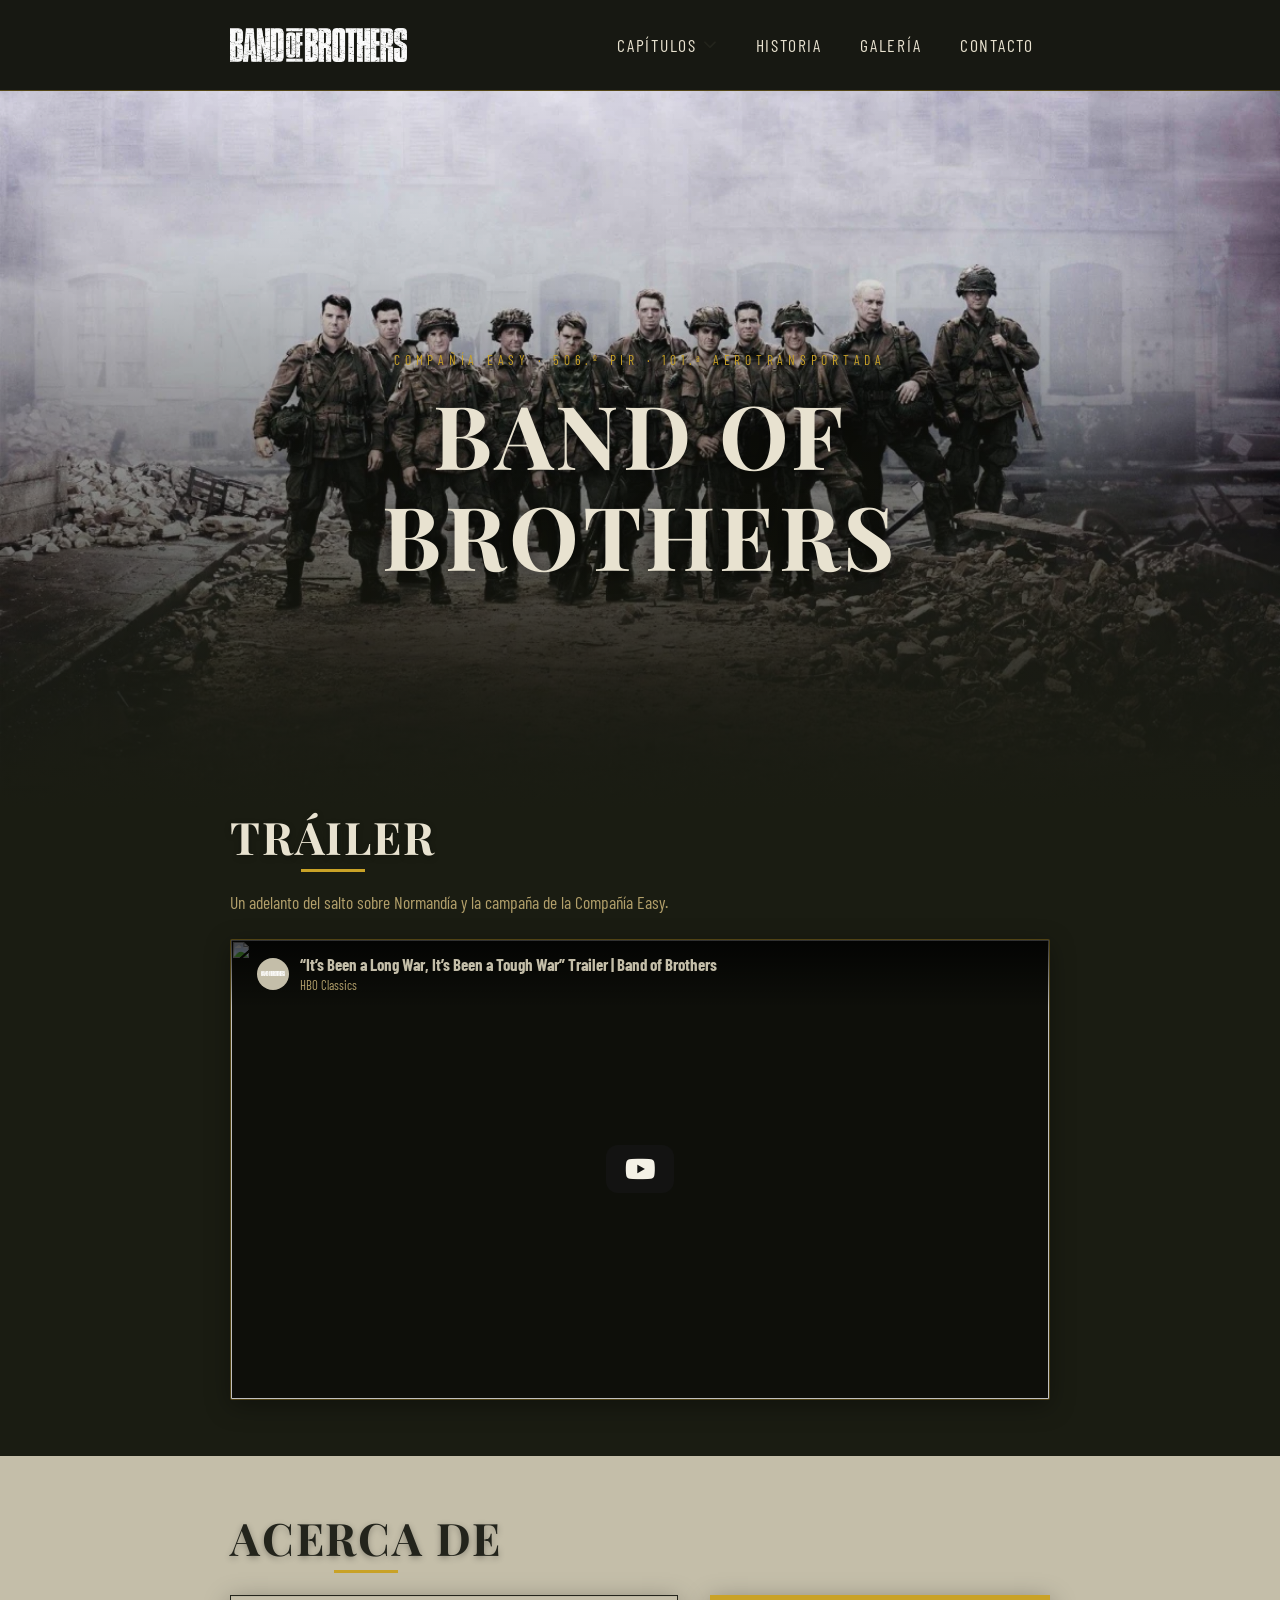
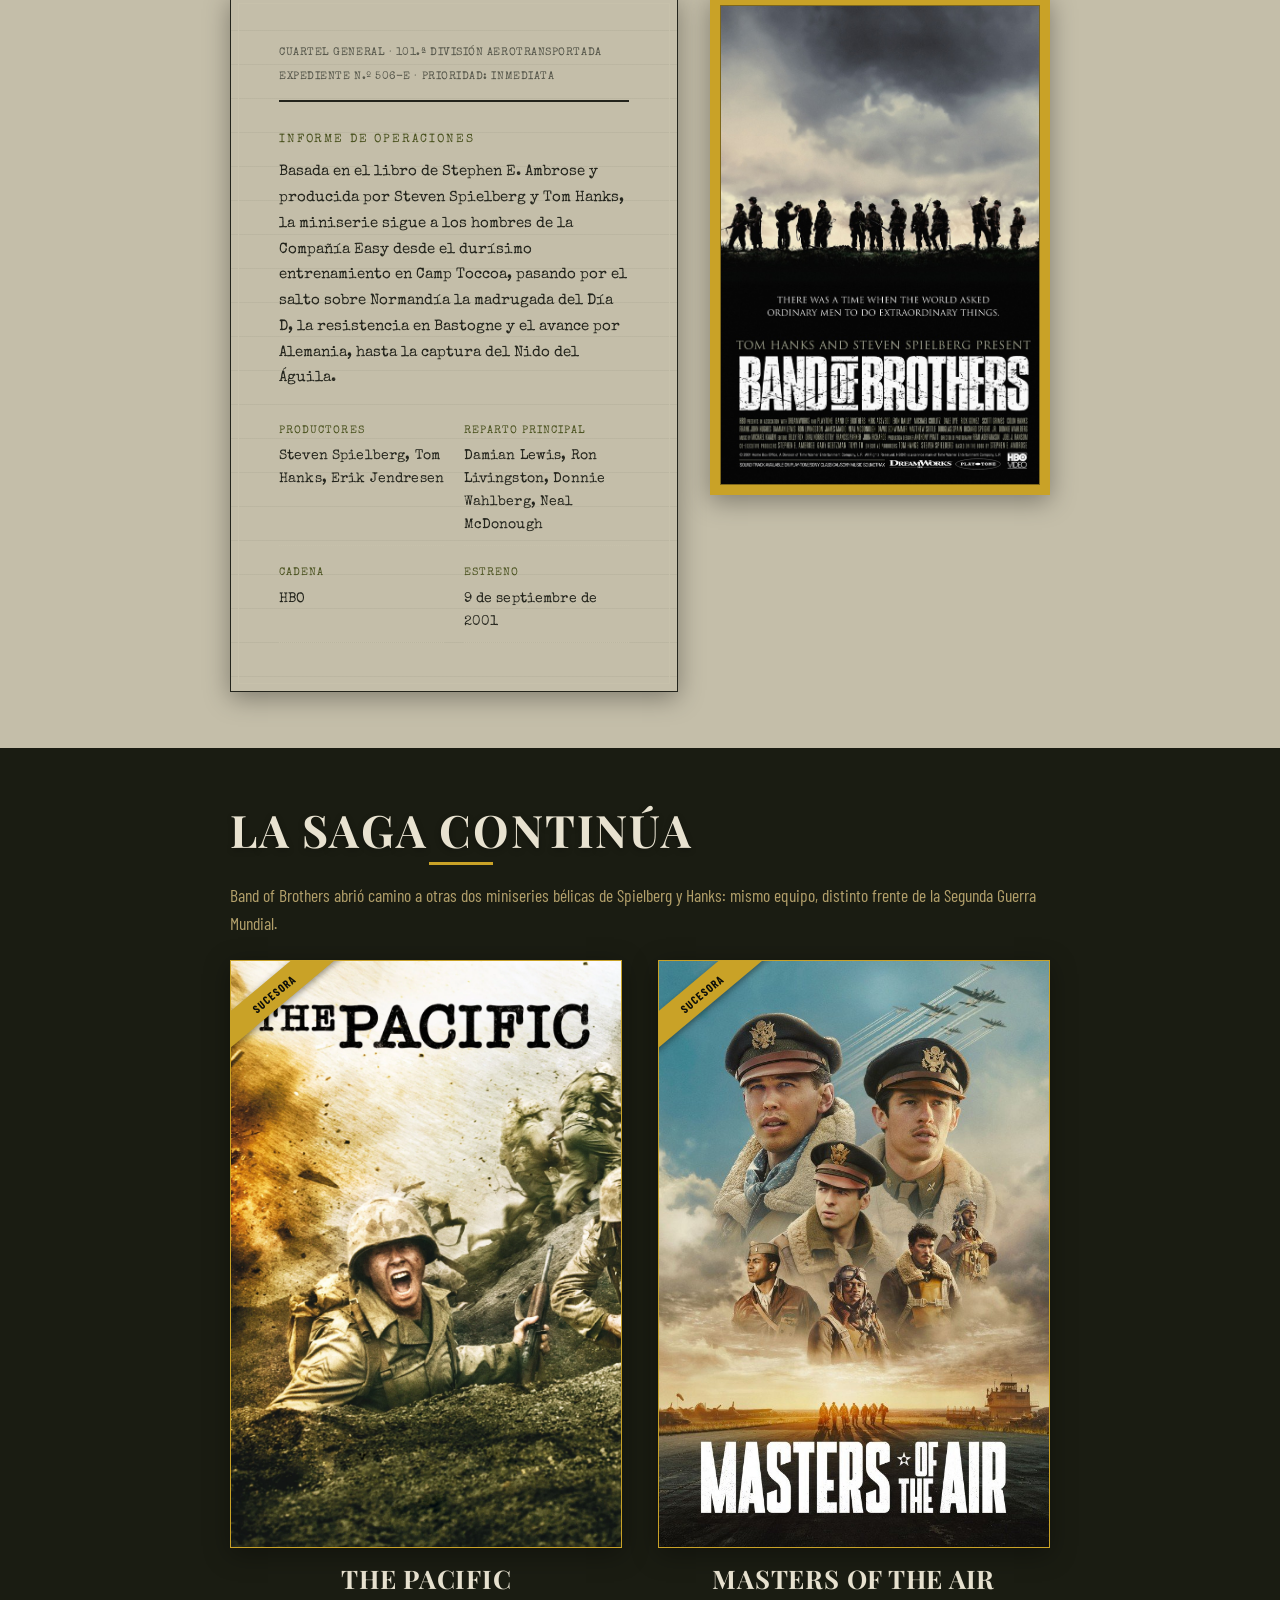
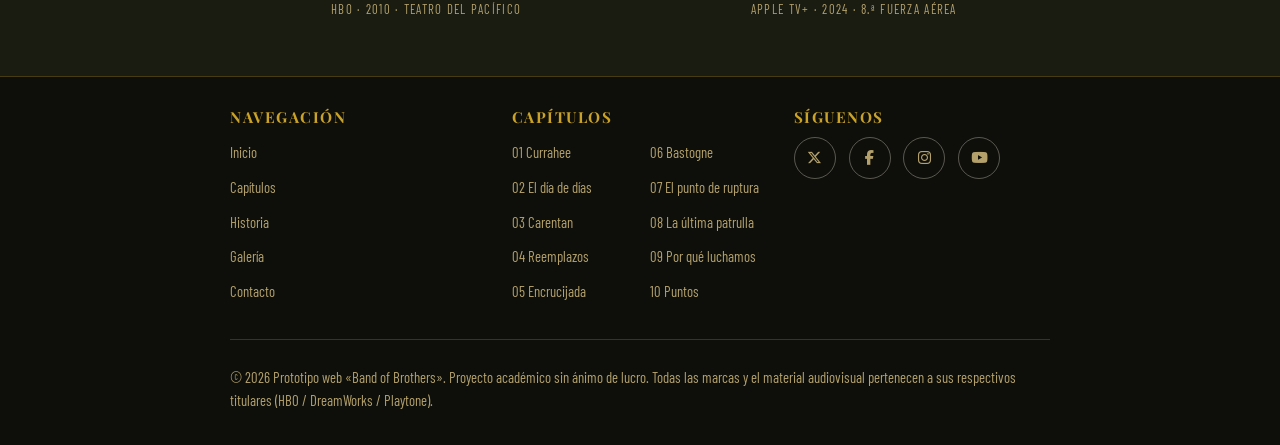
==== commit 22f93af7: "Agrega personaje destacado por capitulo y slider en la galeria Suma la seccion "En el punto de mira"" ====
--- a/index.html
+++ b/index.html
@@ -40,7 +40,7 @@
         integrity="sha512-DTOQO9RWCH3ppGqcWaEA1BIZOC6xxalwEsw9c2QQeAIftl+Vegovlnee1c9QX4TctnWMn13TZye+giMm8e2LwA=="
         crossorigin="anonymous" referrerpolicy="no-referrer" />
 
-  <link rel="stylesheet" href="estilos/estilos.css" />
+  <link rel="stylesheet" href="estilos/estilos.css?v=8" />
   <link rel="icon" type="image/svg+xml" href="img/logo.svg" />
 </head>
 
@@ -108,19 +108,12 @@
       <div class="contenedor hero__contenido">
         <p class="hero__antetitulo">Compañía Easy &middot; 506.º PIR &middot; 101.ª Aerotransportada</p>
         <h1 class="hero__titulo" id="hero-titulo">Band of Brothers</h1>
-        <p class="hero__disponible">
-          <i class="fa-solid fa-circle-play" aria-hidden="true"></i>
-          Disponible ahora en HBO
-        </p>
-        <div class="hero__acciones">
-          <a href="capitulos.html" class="boton boton--primario">Ver capítulos</a>
-          <a href="galeria.html" class="boton boton--fantasma">Explorar galería</a>
-        </div>
+
       </div>
     </section>
 
     <!-- ---------- TRÁILER ---------- -->
-    <section class="seccion seccion--oscura" aria-labelledby="trailer-titulo">
+    <section class="seccion seccion--oscura seccion--sin-padding-top" aria-labelledby="trailer-titulo">
       <div class="contenedor">
         <header class="seccion__cabecera seccion__cabecera--izq">
           <h2 class="seccion__titulo" id="trailer-titulo">Tráiler</h2>
@@ -160,54 +153,52 @@
     <!-- ---------- RESUMEN ---------- -->
     <section class="seccion" aria-labelledby="resumen-titulo">
       <div class="contenedor">
-        <div class="informe">
-          <p class="informe__cabecera">
-            <span>Cuartel General &middot; 101.ª División Aerotransportada</span>
-            <span>Expediente N.º 506-E &middot; Prioridad: Inmediata</span>
-          </p>
-
-          <div class="resumen__contenido">
-            <div class="resumen__texto">
-              <header class="seccion__cabecera seccion__cabecera--izq">
-                <p class="informe__clasificacion">Informe de operaciones</p>
-                <h2 class="seccion__titulo" id="resumen-titulo">Resumen</h2>
-              </header>
-              <p class="resumen__sinopsis">
-                Basada en el libro de Stephen E. Ambrose y producida por Steven Spielberg y Tom Hanks,
-                la miniserie sigue a los hombres de la Compañía Easy desde el durísimo entrenamiento
-                en Camp Toccoa, pasando por el salto sobre Normandía la madrugada del Día D, la
-                resistencia en Bastogne y el avance por Alemania, hasta la captura del Nido del Águila.
-              </p>
-
-              <dl class="resumen__ficha">
-                <div class="resumen__dato">
-                  <dt>Productores</dt>
-                  <dd>Steven Spielberg, Tom Hanks, Erik Jendresen</dd>
-                </div>
-                <div class="resumen__dato">
-                  <dt>Reparto principal</dt>
-                  <dd>Damian Lewis, Ron Livingston, Donnie Wahlberg, Neal McDonough</dd>
-                </div>
-                <div class="resumen__dato">
-                  <dt>Cadena</dt>
-                  <dd>HBO</dd>
-                </div>
-                <div class="resumen__dato">
-                  <dt>Estreno</dt>
-                  <dd>9 de septiembre de 2001</dd>
-                </div>
-              </dl>
-            </div>
-
-            <figure class="resumen__figura">
-              <span class="resumen__foto">
-                <img src="img/galeria-01.svg" alt="Cartel ilustrativo de Band of Brothers"
-                     class="resumen__imagen" />
-                <span class="informe__sello" aria-hidden="true">Clasificado</span>
-              </span>
-              <figcaption class="resumen__pie-foto">Fig. 1 &middot; Material gráfico de referencia</figcaption>
-            </figure>
+        <header class="seccion__cabecera seccion__cabecera--izq">
+          <h2 class="seccion__titulo" id="resumen-titulo">Acerca de</h2>
+        </header>
+
+        <div class="resumen__contenido">
+          <div class="informe">
+            <p class="informe__cabecera">
+              <span>Cuartel General &middot; 101.ª División Aerotransportada</span>
+              <span>Expediente N.º 506-E &middot; Prioridad: Inmediata</span>
+            </p>
+
+            <p class="informe__clasificacion">Informe de operaciones</p>
+
+            <p class="resumen__sinopsis">
+              Basada en el libro de Stephen E. Ambrose y producida por Steven Spielberg y Tom Hanks,
+              la miniserie sigue a los hombres de la Compañía Easy desde el durísimo entrenamiento
+              en Camp Toccoa, pasando por el salto sobre Normandía la madrugada del Día D, la
+              resistencia en Bastogne y el avance por Alemania, hasta la captura del Nido del Águila.
+            </p>
+
+            <dl class="resumen__ficha">
+              <div class="resumen__dato">
+                <dt>Productores</dt>
+                <dd>Steven Spielberg, Tom Hanks, Erik Jendresen</dd>
+              </div>
+              <div class="resumen__dato">
+                <dt>Reparto principal</dt>
+                <dd>Damian Lewis, Ron Livingston, Donnie Wahlberg, Neal McDonough</dd>
+              </div>
+              <div class="resumen__dato">
+                <dt>Cadena</dt>
+                <dd>HBO</dd>
+              </div>
+              <div class="resumen__dato">
+                <dt>Estreno</dt>
+                <dd>9 de septiembre de 2001</dd>
+              </div>
+            </dl>
           </div>
+
+          <figure class="resumen__figura">
+            <span class="resumen__poster-marco">
+              <img src="img/bob.jpg" alt="Póster de la miniserie Band of Brothers"
+                   class="resumen__poster-imagen" width="500" height="750" />
+            </span>
+          </figure>
         </div>
       </div>
     </section>
@@ -215,7 +206,7 @@
     <!-- ---------- SUCESORAS ---------- -->
     <section class="seccion seccion--oscura" aria-labelledby="sucesoras-titulo">
       <div class="contenedor">
-        <header class="seccion__cabecera">
+        <header class="seccion__cabecera seccion__cabecera--izq">
           <h2 class="seccion__titulo" id="sucesoras-titulo">La saga continúa</h2>
           <p class="seccion__intro">
             Band of Brothers abrió camino a otras dos miniseries bélicas de Spielberg y Hanks:
@@ -306,6 +297,13 @@
     </div>
   </footer>
 
-  <script src="js/script.js?v=5" defer></script>
+  <!-- Botón "volver arriba": parche con un solo galón (rango de soldado
+       raso) que hace también de flecha hacia arriba. Aparece al bajar en
+       la página (ver js/script.js). -->
+  <button type="button" class="volver-arriba" id="btnArriba" aria-label="Volver arriba">
+    <i class="fa-solid fa-chevron-up" aria-hidden="true"></i>
+  </button>
+
+  <script src="js/script.js?v=8" defer></script>
 </body>
 </html>
--- a/estilos/estilos.css
+++ b/estilos/estilos.css
@@ -15,6 +15,7 @@
      8. Galería (filtros + CSS Grid + modal)
      9. Formulario de contacto
     10. Footer
+    10 bis. Botón "volver arriba"
     11. Media queries (tablet / escritorio)
     12. Preferencias de movimiento reducido
    ========================================================================== */
@@ -30,7 +31,7 @@
   --c-verde-claro:  #6b7436;   /* hover / detalles */
   --c-caqui:        #b3a06b;   /* texto destacado suave */
   --c-arena:        #e8e2d0;   /* texto principal sobre oscuro */
-  --c-hueso:        #f4f1e6;   /* fondos claros */
+  --c-hueso:        #c4bea9;   /* fondos claros */
   --c-acento:       #c9a227;   /* dorado: enlaces, focos, bordes */
 
   /* --- Roles semánticos --- */
@@ -44,14 +45,13 @@
   --tipo-titulo: "Playfair Display", "Times New Roman", Georgia, serif;
   --tipo-texto:  "Barlow Condensed", "Arial Narrow", system-ui, sans-serif;
   --tipo-informe: "Special Elite", "Courier New", Courier, monospace; /* texto "mecanografiado" del informe de Resumen */
-  --c-sello: #8a3a2a; /* tinta roja desvaída del sello "Clasificado" */
 
   /* --- Medidas --- */
-  --ancho-max: 1180px;
+  --ancho-max: 900px;
   --radio: 2px;                /* esquinas casi rectas: estética militar */
   --transicion: 200ms ease;
   --sombra: 0 6px 24px rgba(0, 0, 0, 0.35);
-  --alto-cabecera: 64px;
+  --alto-cabecera: 90px;
 }
 
 /* ============================================================
@@ -359,13 +359,15 @@
   position: relative;
   display: flex;
   align-items: center;
-  min-height: min(82vh, 720px);
-  padding-block: 4rem;
-  background: var(--c-negro) url("../img/hero.jpg") center / cover no-repeat;
+  min-height: min(80vh, 760px);
+  padding-top: 2rem;
+  background: var(--c-negro) url("../img/hero2.webp") center / cover no-repeat;
   color: var(--c-arena);
   text-align: center;
 }
-/* Capa de oscurecimiento para asegurar contraste del texto. Termina en el
+/* Capa de oscurecimiento, al estilo de las fichas de HBO Max: la foto se
+   ve nítida arriba (sin oscurecerla) y solo se apaga con un degradado
+   concentrado en la mitad inferior, donde vive el texto. Termina en el
    mismo gris oscuro sólido que usa la sección siguiente (.seccion--oscura),
    para que la transición entre ambas se sienta continua en vez de un
    corte brusco. */
@@ -373,7 +375,10 @@
   position: absolute;
   inset: 0;
   background: linear-gradient(to bottom,
-              rgba(26, 28, 18, 0.55), rgba(26, 28, 18, 1));
+    rgba(26, 28, 18, 0)    0%,
+    rgba(26, 28, 18, 0.12) 22%,
+    rgba(26, 28, 18, 0.62) 68%,
+    rgba(26, 28, 18, 1)    100%);
 }
 .hero__contenido { position: relative; }
 
@@ -414,7 +419,13 @@
 /* ============================================================
    6. SECCIONES GENÉRICAS
    ============================================================ */
-.seccion { padding-block: clamp(3rem, 8vw, 5.5rem); }
+.seccion {
+  padding-bottom: clamp(2rem, 5vw, 3.5rem);
+  padding-top: clamp(2rem, 5vw, 3.5rem);
+}
+/* La sección justo debajo del héroe no necesita su propio colchón
+   superior: el héroe ya separa visualmente el contenido. */
+.seccion--sin-padding-top { padding-top: 0; }
 .seccion--oscura {
   background: var(--c-gris-oscuro);
   color: var(--c-arena);
@@ -425,7 +436,8 @@
   max-width: 58ch;
   margin: 0 auto clamp(2rem, 5vw, 3rem);
 }
-/* Variante alineada a la izquierda, para secciones con imagen al lado */
+/* Variante alineada a la izquierda (Tráiler, Resumen y "La saga continúa"
+   en index.html) */
 .seccion__cabecera--izq {
   text-align: left;
   max-width: none;
@@ -437,6 +449,7 @@
   position: relative;
   display: inline-block;
   padding-bottom: 0.6rem;
+  text-shadow: 0 2px 6px rgba(0, 0, 0, 0.3);
 }
 /* Subrayado dorado corto bajo el título */
 .seccion__titulo::after {
@@ -459,27 +472,6 @@
    absolutas que se cruzan con opacidad; el <section> ya es
    position:relative por la regla base .hero. */
 .hero--slider { min-height: min(80vh, 760px); padding-block: 4rem 5rem; }
-/* El título del héroe va alineado a la izquierda (no centrado como en
-   el héroe de portada), igual que en la ficha de HBO Max. HBO no limita
-   el ancho de esa zona de texto al ancho máximo del sitio: queda pegada
-   al borde real de la pantalla con un margen fijo. Por eso aquí se anula
-   el centrado y el max-width que trae .contenedor. */
-.hero--slider .hero__contenido {
-  text-align: left;
-  max-width: none;
-  margin-inline: 0;
-  padding-inline: clamp(1.25rem, 4vw, 3rem);
-}
-/* Superposición inspirada en las fichas de HBO Max: la foto se ve nítida
-   arriba (sin oscurecerla) y solo se apaga con un degradado concentrado
-   en la mitad inferior, donde vive el texto y los indicadores. */
-.hero--slider .hero__capa {
-  background: linear-gradient(to bottom,
-    rgba(26, 28, 18, 0)    0%,
-    rgba(26, 28, 18, 0.12) 22%,
-    rgba(26, 28, 18, 0.62) 68%,
-    rgba(26, 28, 18, 1)    100%);
-}
 /* El héroe termina en el mismo gris oscuro que usan las secciones
    oscuras del sitio (p. ej. galeria.html), y la sección siguiente
    comparte ese fondo, así que ya no hay un cambio de color brusco
@@ -647,6 +639,25 @@
   .sinopsis { grid-template-columns: auto 1fr; }
 }
 
+/* Personaje destacado del capítulo activo (se actualiza junto al slider) */
+.destacado { display: grid; gap: 1.5rem; align-items: start; }
+.destacado__icono {
+  display: grid;
+  place-items: center;
+  width: 56px;
+  height: 56px;
+  border-radius: 50%;
+  background: var(--c-acento);
+  color: var(--c-negro);
+  font-size: 1.4rem;
+}
+.destacado__nombre { text-transform: uppercase; margin-bottom: 0.6rem; }
+.destacado__texto { color: var(--texto-tenue); max-width: 65ch; }
+
+@media (min-width: 640px) {
+  .destacado { grid-template-columns: auto 1fr; }
+}
+
 /* ============================================================
    7 bis. HISTORIA  ·  bloques de texto (CSS Grid en escritorio)
    ============================================================ */
@@ -839,64 +850,29 @@
   margin-bottom: 0.7rem;
 }
 
-/* Sello estampado, como tinta de goma sobre la fotografía adjunta */
-.informe__sello {
-  position: absolute;
-  top: 10%;
-  right: -14px;
-  padding: 0.3rem 0.7rem;
-  border: 3px solid var(--c-sello);
-  border-radius: 4px;
-  font-family: var(--tipo-informe);
-  text-transform: uppercase;
-  letter-spacing: 0.08em;
-  font-size: 0.74rem;
-  color: var(--c-sello);
-  background: rgba(244, 241, 230, 0.55);
-  transform: rotate(-12deg);
-  opacity: 0.85;
-  mix-blend-mode: multiply;
-  pointer-events: none;
-}
-
 .resumen__contenido {
   display: grid;
   gap: 2rem;
   align-items: start;
 }
-.resumen__figura { display: flex; flex-direction: column; gap: 0.6rem; justify-self: center; }
-.resumen__foto { position: relative; }
-/* Cinta adhesiva en las esquinas superiores, como una foto grapada al expediente */
-.resumen__foto::before,
-.resumen__foto::after {
-  content: "";
-  position: absolute;
-  top: -10px;
-  width: 42px;
-  height: 16px;
-  background: rgba(232, 226, 208, 0.65);
-  border: 1px solid rgba(35, 36, 28, 0.15);
-  box-shadow: 0 1px 3px rgba(0, 0, 0, 0.3);
-}
-.resumen__foto::before { left: -8px;  transform: rotate(-9deg); }
-.resumen__foto::after  { right: -8px; transform: rotate(8deg); }
-.resumen__imagen {
+.resumen__figura { display: flex; flex-direction: column; gap: 0.7rem; justify-self: center; }
+/* Marco de póster: passe-partout dorado alrededor del cartel de la serie,
+   como el cuadro enmarcado de una ficha de película. */
+.resumen__poster-marco {
+  position: relative;
   display: block;
   width: 100%;
-  max-width: 260px;
-  border: 1px solid var(--borde);
-  border-radius: var(--radio);
+  max-width: 340px;
+  padding: 10px;
+  background: var(--c-acento);
   box-shadow: var(--sombra);
-  filter: sepia(0.35) contrast(1.05) brightness(0.97);
-  transform: rotate(-1.5deg);
-}
-.resumen__pie-foto {
-  font-family: var(--tipo-informe);
-  text-transform: uppercase;
-  letter-spacing: 0.06em;
-  font-size: 0.62rem;
-  color: var(--texto-tenue);
-  text-align: center;
+}
+.resumen__poster-imagen {
+  display: block;
+  width: 100%;
+  aspect-ratio: 2 / 3;
+  object-fit: cover;
+  border: 1px solid rgba(14, 15, 10, 0.4);
 }
 .resumen__sinopsis {
   font-family: var(--tipo-informe);
@@ -939,7 +915,7 @@
 }
 
 @media (min-width: 720px) {
-  .resumen__contenido { grid-template-columns: 1fr 240px; }
+  .resumen__contenido { grid-template-columns: 1fr 340px; }
   .resumen__figura { justify-self: end; }
 }
 
@@ -1197,6 +1173,12 @@
 .formulario__resultado.ok  { color: var(--c-verde-oliva); }
 .formulario__resultado.err { color: #a3341f; }
 
+/* Sobre fondo oscuro (contacto.html), el rojo y el verde oscuros pierden
+   contraste: se aclaran para seguir siendo legibles. */
+.seccion--oscura .campo__error,
+.seccion--oscura .formulario__resultado.err { color: #e2665a; }
+.seccion--oscura .formulario__resultado.ok  { color: var(--c-verde-claro); }
+
 /* ============================================================
    10. FOOTER
    ============================================================ */
@@ -1251,7 +1233,7 @@
   padding-top: 1.6rem;
   border-top: 1px solid rgba(201, 162, 39, 0.25);
 }
-.pie__creditos { font-size: 0.92rem; max-width: 70ch; }
+.pie__creditos { font-size: 0.92rem; flex: 1 1 auto; }
 
 .redes {
   list-style: none;
@@ -1276,6 +1258,52 @@
   background: var(--c-acento);
   color: var(--c-negro);
   transform: translateY(-3px);
+}
+
+/* ============================================================
+   10 bis. BOTÓN "VOLVER ARRIBA"
+   Parche tipo insignia de tela (fondo verde oliva, ribete dorado
+   cosido) con un solo galón — el rango más bajo, soldado raso—, cuyo
+   propio chevron hace de flecha "hacia arriba". Fijo en la esquina
+   inferior derecha; aparece con el scroll (ver JS sección 9).
+   ============================================================ */
+.volver-arriba {
+  position: fixed;
+  right: clamp(1rem, 3vw, 1.8rem);
+  bottom: clamp(1rem, 3vw, 1.8rem);
+  z-index: 90;
+  width: 54px;
+  height: 54px;
+  display: grid;
+  place-items: center;
+  background: var(--c-verde-oliva);
+  border: 2px solid var(--c-acento);
+  border-radius: 6px;
+  box-shadow: var(--sombra);
+  color: var(--c-acento);
+  font-size: 1.15rem;
+  opacity: 0;
+  transform: translateY(14px);
+  pointer-events: none;
+  transition: opacity var(--transicion), transform var(--transicion), background var(--transicion);
+}
+.volver-arriba.visible {
+  opacity: 1;
+  transform: translateY(0);
+  pointer-events: auto;
+}
+/* Ribete interior, como la costura del parche de tela */
+.volver-arriba::before {
+  content: "";
+  position: absolute;
+  inset: 4px;
+  border: 1px solid rgba(201, 162, 39, 0.45);
+  border-radius: 3px;
+  pointer-events: none;
+}
+.volver-arriba:hover,
+.volver-arriba:focus-visible {
+  background: var(--c-verde-claro);
 }
 
 /* ============================================================
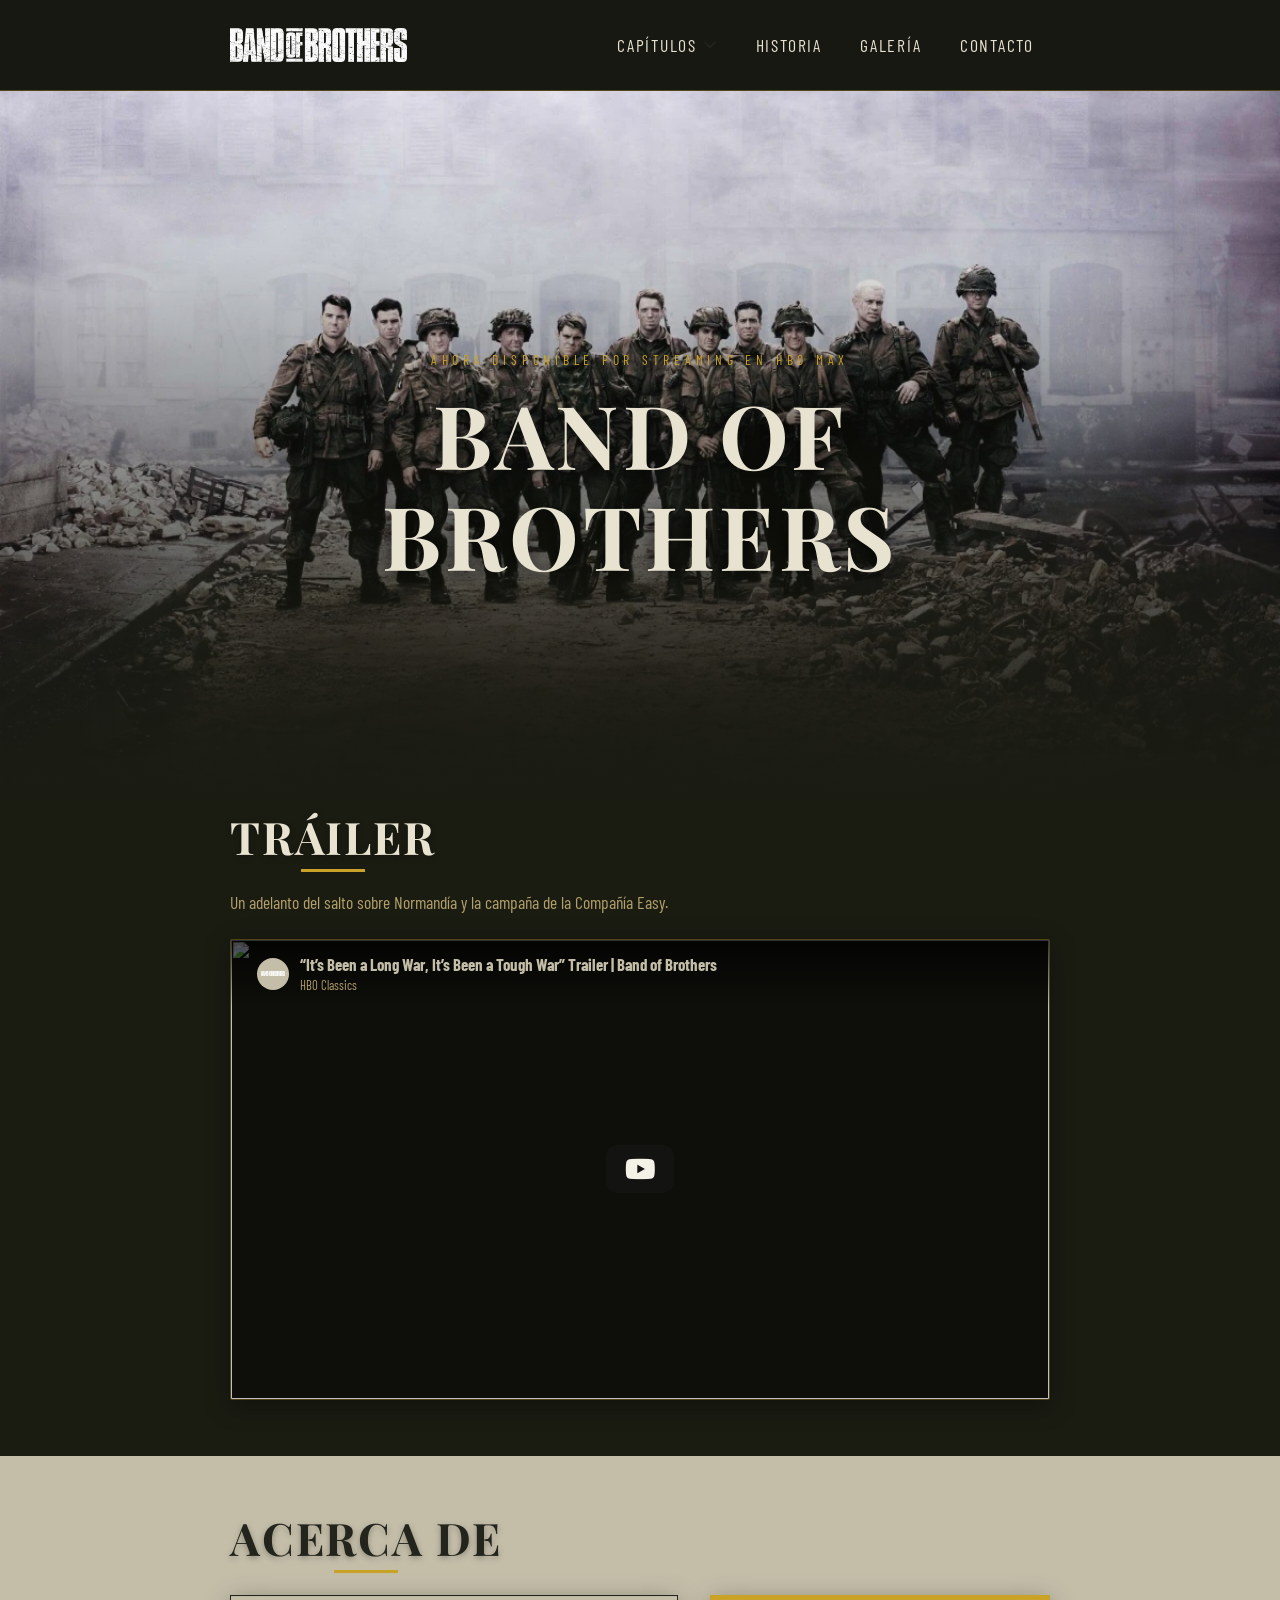
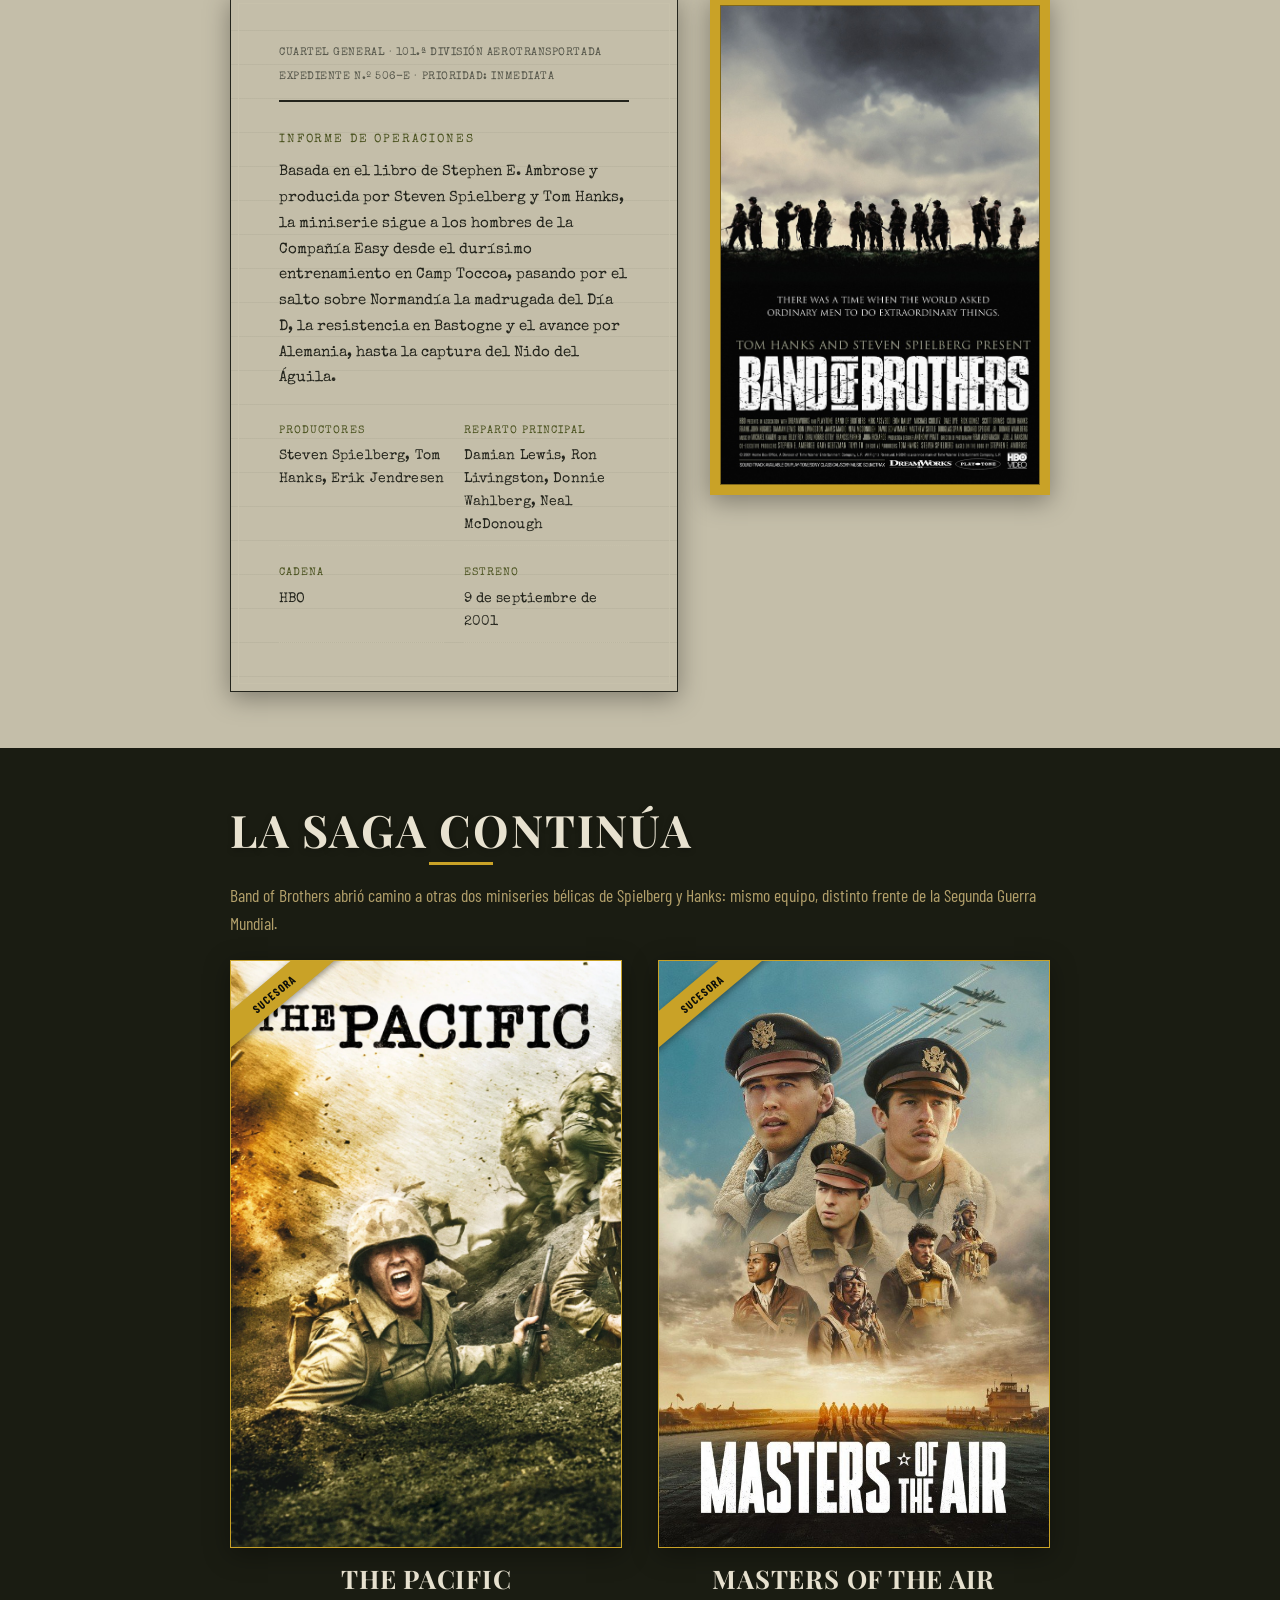
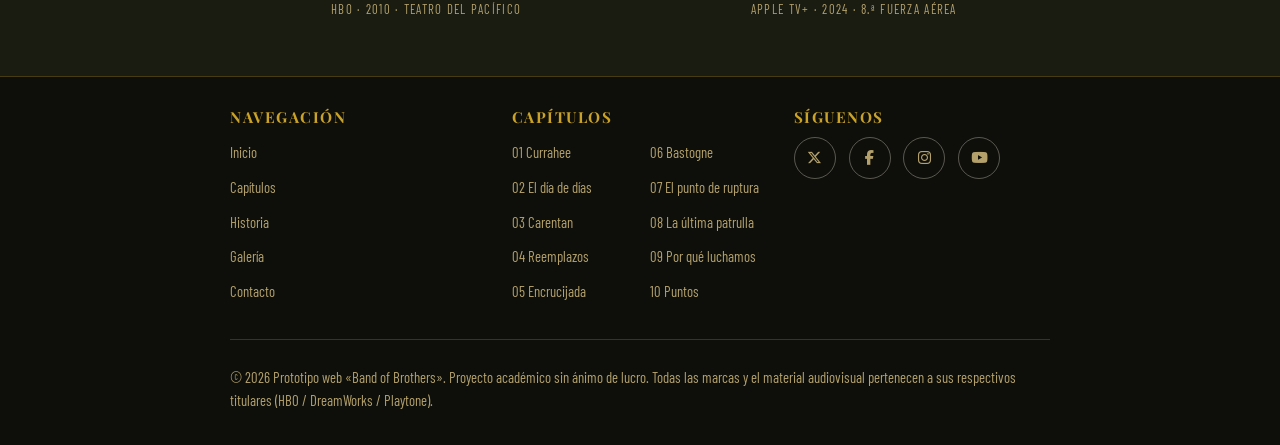
==== commit 2725897c: "Actualiza imagenes de galeria y elimina imagenes hero no usadas Co-Authored-By: Claude Sonnet 5 <nor" ====
--- a/index.html
+++ b/index.html
@@ -106,7 +106,7 @@
     <section class="hero" aria-labelledby="hero-titulo">
       <div class="hero__capa"></div>
       <div class="contenedor hero__contenido">
-        <p class="hero__antetitulo">Compañía Easy &middot; 506.º PIR &middot; 101.ª Aerotransportada</p>
+        <p class="hero__antetitulo">Ahora disponible por streaming en HBO Max</p>
         <h1 class="hero__titulo" id="hero-titulo">Band of Brothers</h1>
 
       </div>
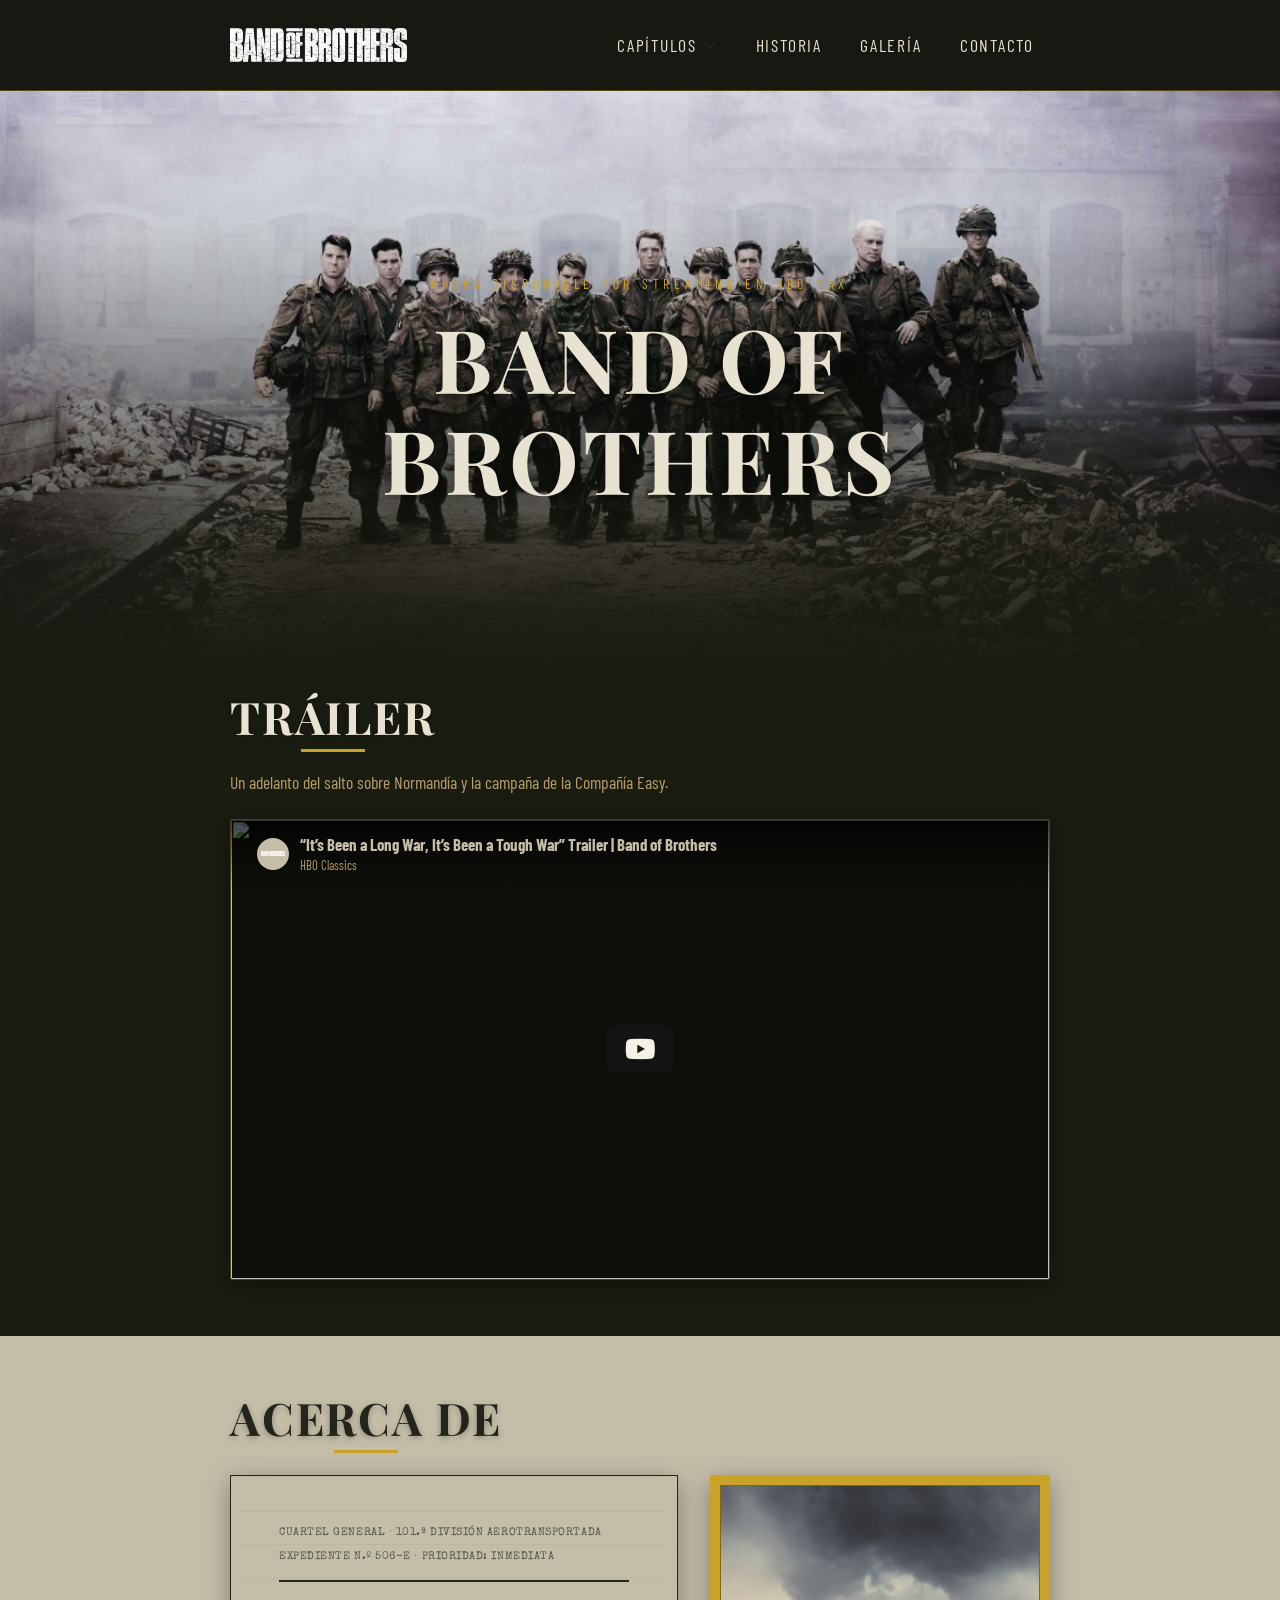
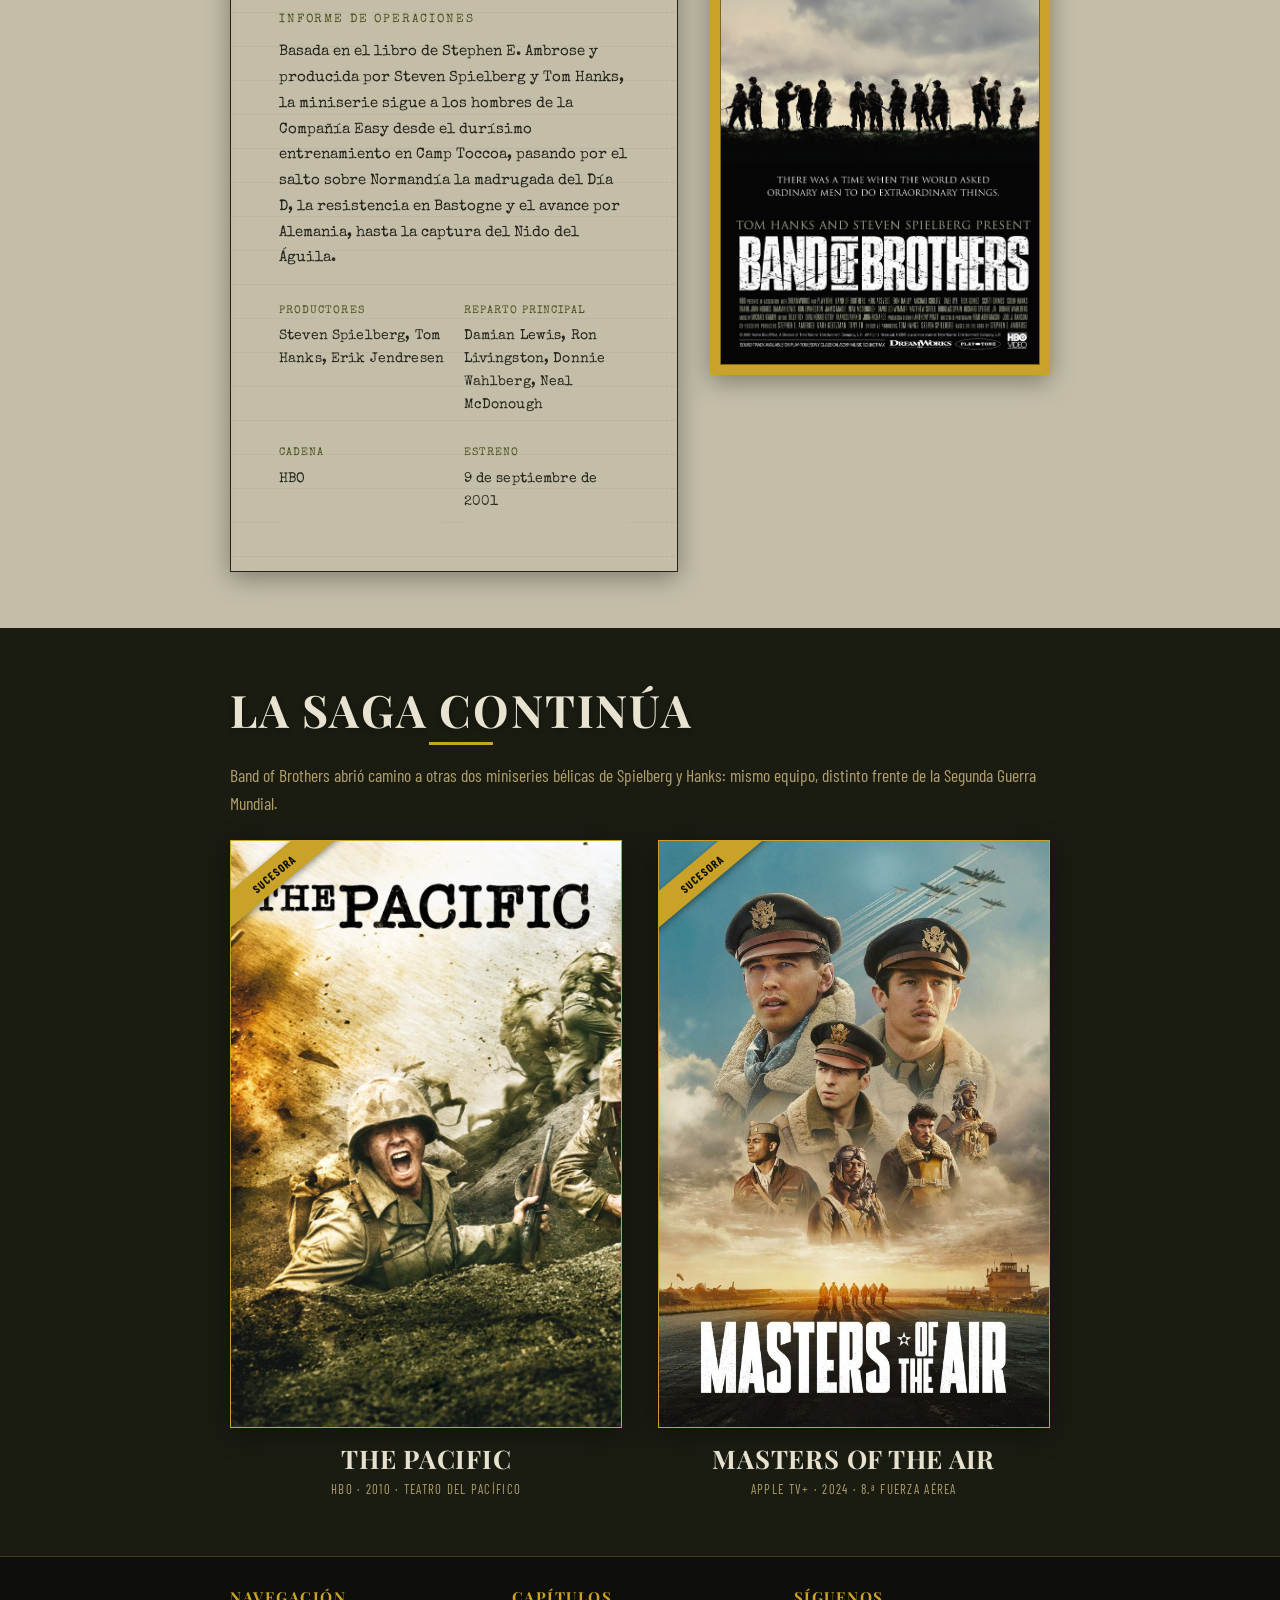
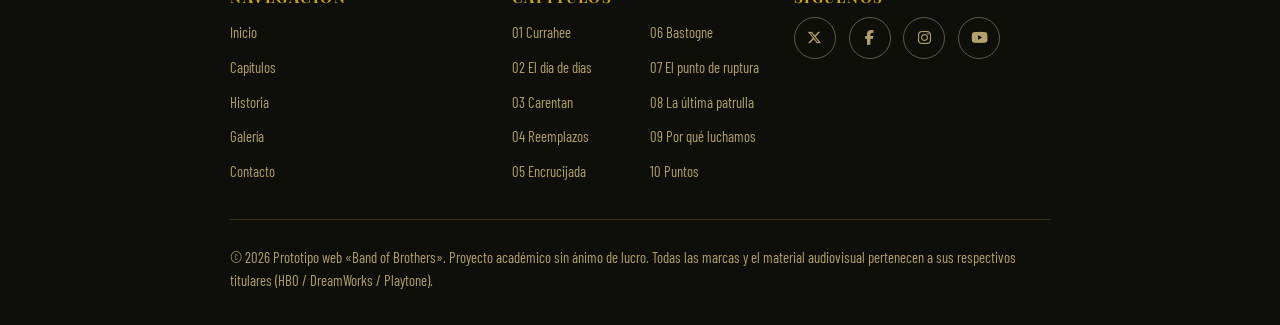
==== commit 5059e6c5: "Agrega contador de imagenes al modal de la galeria Muestra "posicion / total" centrado en la parte i" ====
--- a/index.html
+++ b/index.html
@@ -40,7 +40,7 @@
         integrity="sha512-DTOQO9RWCH3ppGqcWaEA1BIZOC6xxalwEsw9c2QQeAIftl+Vegovlnee1c9QX4TctnWMn13TZye+giMm8e2LwA=="
         crossorigin="anonymous" referrerpolicy="no-referrer" />
 
-  <link rel="stylesheet" href="estilos/estilos.css?v=8" />
+  <link rel="stylesheet" href="estilos/estilos.css?v=9" />
   <link rel="icon" type="image/svg+xml" href="img/logo.svg" />
 </head>
 
@@ -304,6 +304,6 @@
     <i class="fa-solid fa-chevron-up" aria-hidden="true"></i>
   </button>
 
-  <script src="js/script.js?v=8" defer></script>
+  <script src="js/script.js?v=9" defer></script>
 </body>
 </html>
--- a/estilos/estilos.css
+++ b/estilos/estilos.css
@@ -359,8 +359,8 @@
   position: relative;
   display: flex;
   align-items: center;
-  min-height: min(80vh, 760px);
-  padding-top: 2rem;
+  min-height: min(70vh, 600px);
+  padding-block: 2rem;
   background: var(--c-negro) url("../img/hero2.webp") center / cover no-repeat;
   color: var(--c-arena);
   text-align: center;
@@ -471,7 +471,7 @@
 /* Variante de héroe que actúa como slider: los fondos son capas
    absolutas que se cruzan con opacidad; el <section> ya es
    position:relative por la regla base .hero. */
-.hero--slider { min-height: min(80vh, 760px); padding-block: 4rem 5rem; }
+.hero--slider { min-height: min(70vh, 600px); padding-block: 4rem 5rem; }
 /* El héroe termina en el mismo gris oscuro que usan las secciones
    oscuras del sitio (p. ej. galeria.html), y la sección siguiente
    comparte ese fondo, así que ya no hay un cambio de color brusco
@@ -1120,6 +1120,27 @@
   transition: transform var(--transicion);
 }
 .modal__cerrar:hover { transform: rotate(90deg); }
+
+.modal__contador {
+  position: absolute;
+  bottom: -18px;
+  left: 50%;
+  transform: translateX(-50%);
+  display: grid;
+  place-items: center;
+  padding: 0 0.7rem;
+  height: 36px;
+  min-width: 36px;
+  font-family: var(--tipo-titulo);
+  font-size: 0.85rem;
+  font-weight: 600;
+  letter-spacing: 0.04em;
+  color: var(--c-arena);
+  background: rgba(8, 9, 6, 0.85);
+  border: 1px solid var(--c-acento);
+  border-radius: 999px;
+  box-shadow: var(--sombra);
+}
 
 /* ============================================================
    9. FORMULARIO DE CONTACTO
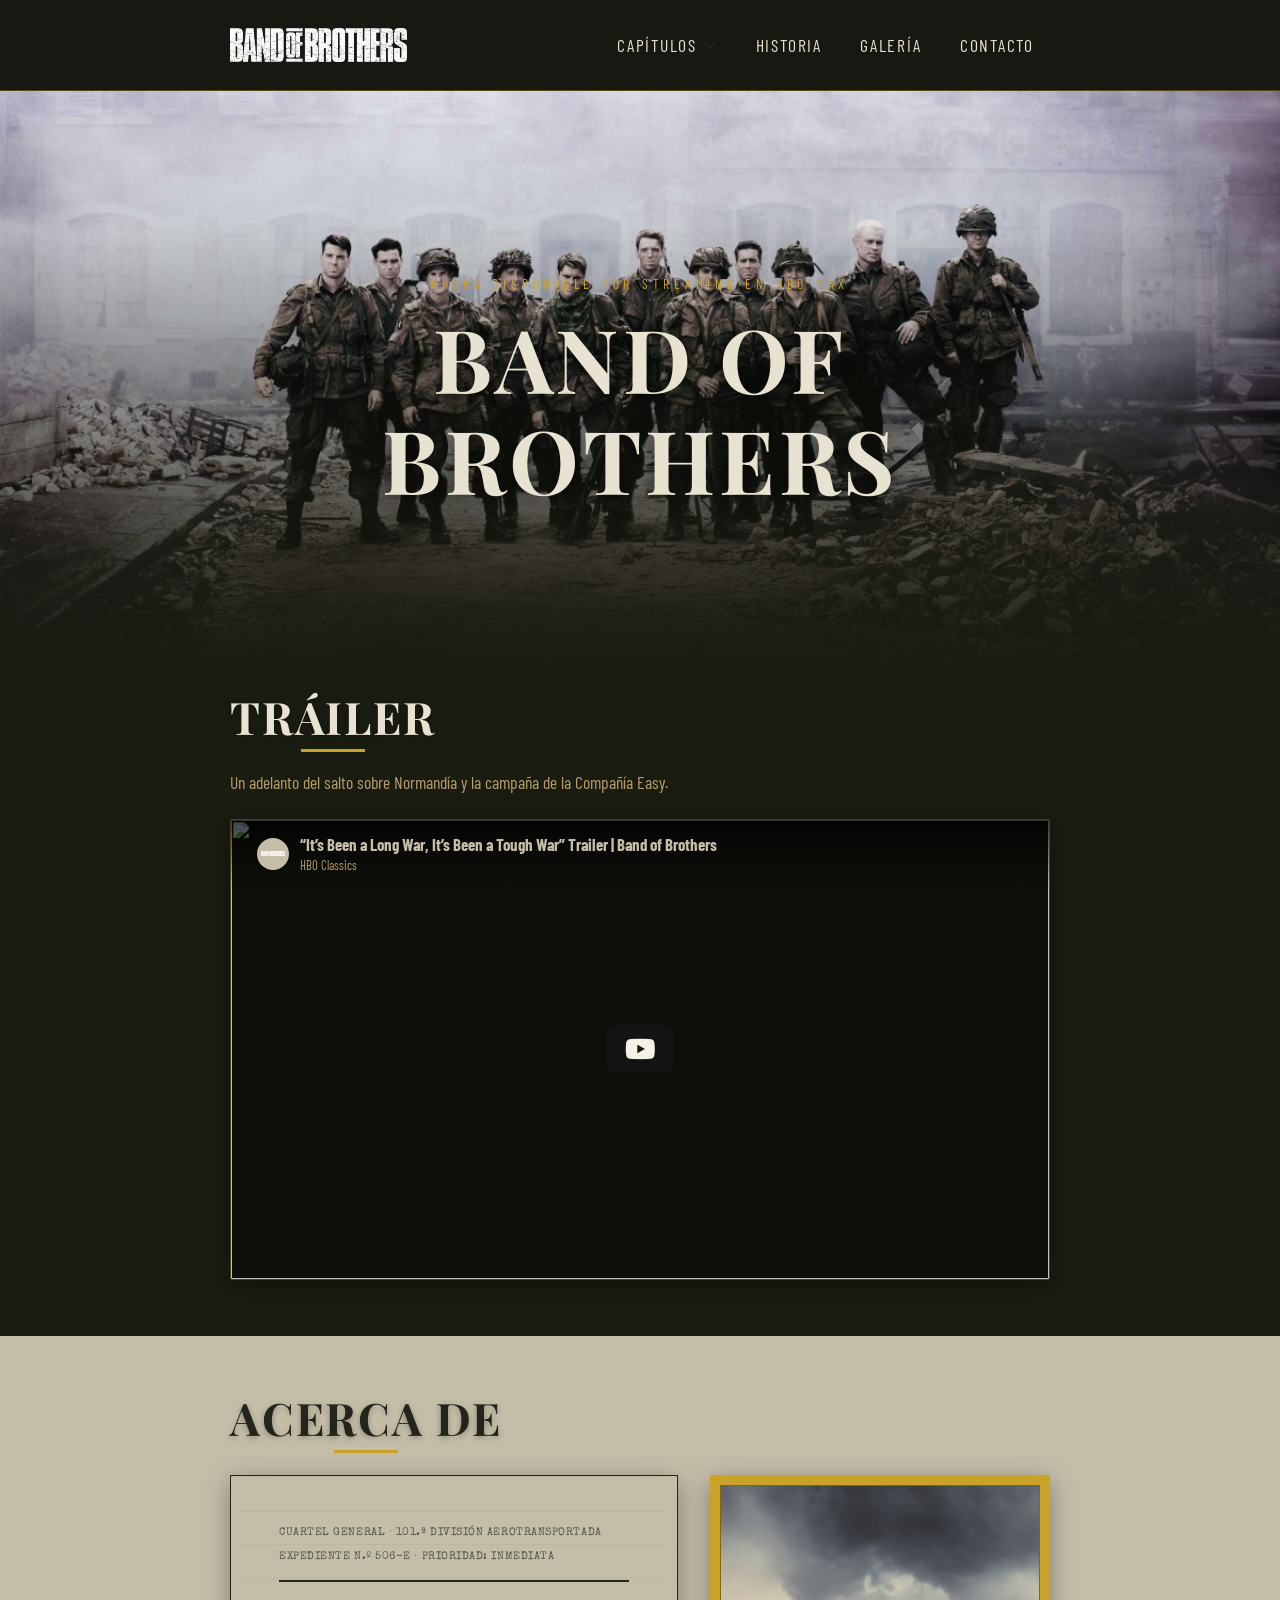
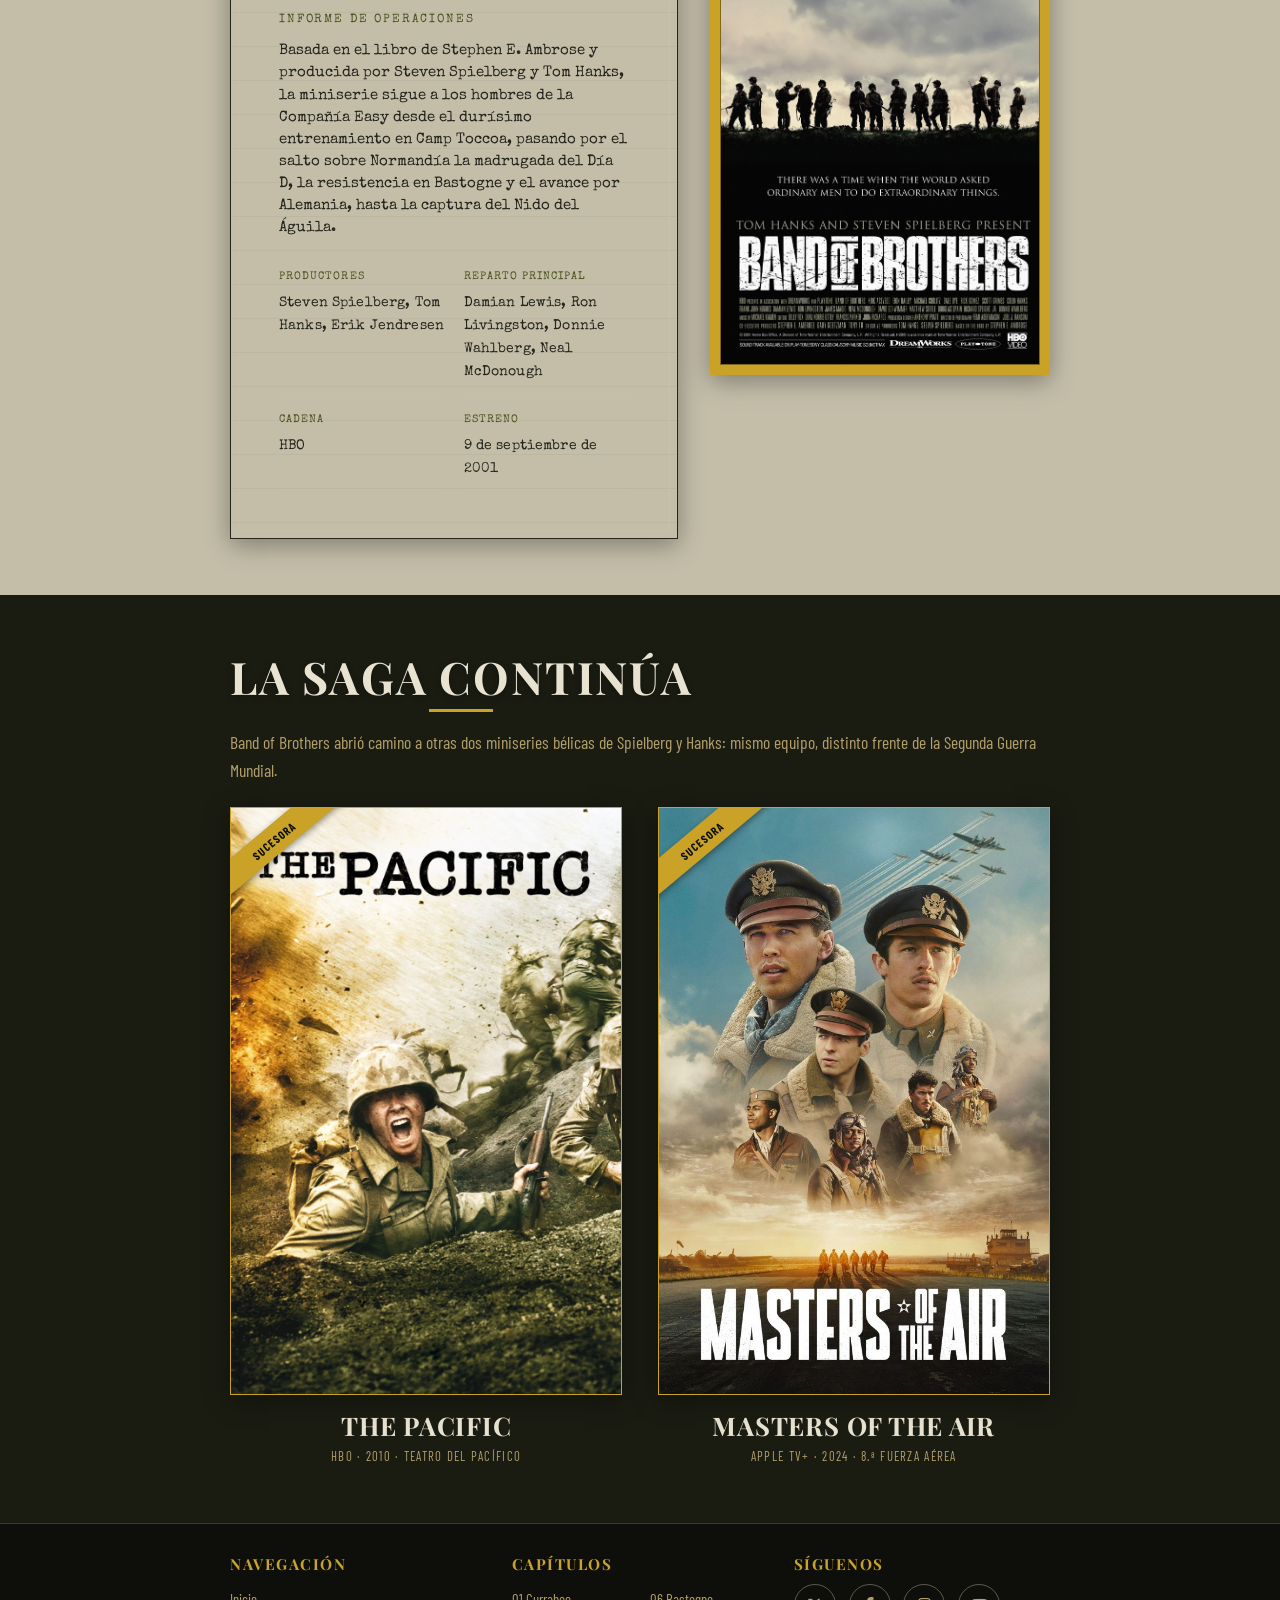
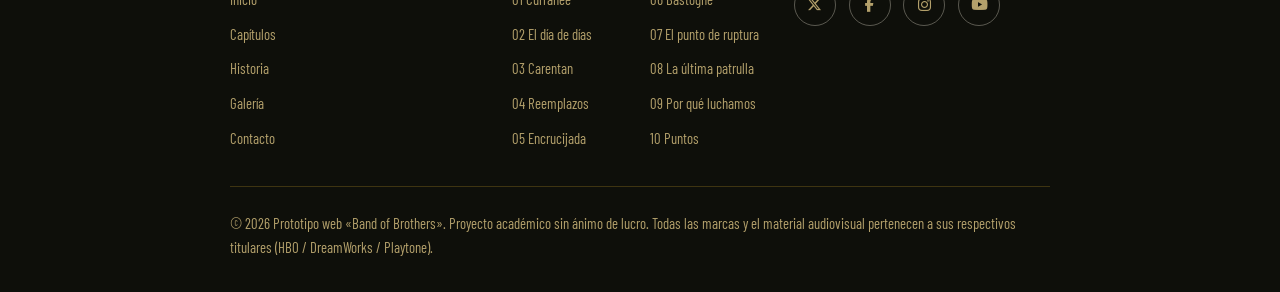
==== commit af9b39cc: "Mueve el contador de la galeria dentro del pie del modal En vez del badge flotante sobre el borde in" ====
--- a/index.html
+++ b/index.html
@@ -40,7 +40,7 @@
         integrity="sha512-DTOQO9RWCH3ppGqcWaEA1BIZOC6xxalwEsw9c2QQeAIftl+Vegovlnee1c9QX4TctnWMn13TZye+giMm8e2LwA=="
         crossorigin="anonymous" referrerpolicy="no-referrer" />
 
-  <link rel="stylesheet" href="estilos/estilos.css?v=9" />
+  <link rel="stylesheet" href="estilos/estilos.css?v=11" />
   <link rel="icon" type="image/svg+xml" href="img/logo.svg" />
 </head>
 
@@ -304,6 +304,6 @@
     <i class="fa-solid fa-chevron-up" aria-hidden="true"></i>
   </button>
 
-  <script src="js/script.js?v=9" defer></script>
+  <script src="js/script.js?v=11" defer></script>
 </body>
 </html>
--- a/estilos/estilos.css
+++ b/estilos/estilos.css
@@ -51,6 +51,7 @@
   --radio: 2px;                /* esquinas casi rectas: estética militar */
   --transicion: 200ms ease;
   --sombra: 0 6px 24px rgba(0, 0, 0, 0.35);
+  --supersombra: 0 6px 24px rgba(0, 0, 0, 1);
   --alto-cabecera: 90px;
 }
 
@@ -630,7 +631,7 @@
   font-family: var(--tipo-titulo);
   font-size: 3.2rem;
   color: var(--c-acento);
-  line-height: 1;
+  line-height: 1.15;
 }
 .sinopsis__titulo { margin-bottom: 0.8rem; }
 .sinopsis__texto { color: var(--texto-tenue); max-width: 65ch; }
@@ -687,6 +688,7 @@
 .historia__bloque p {
   color: var(--texto-tenue);
   font-size: 1.02rem;
+  line-height: 1.15;
   text-align: justify;
 }
 .historia__bloque em { color: var(--texto); font-style: italic; }
@@ -877,7 +879,7 @@
 .resumen__sinopsis {
   font-family: var(--tipo-informe);
   font-size: 0.92rem;
-  line-height: 1.75;
+  line-height: 1.5;
   color: var(--texto);
   margin-bottom: 1.9rem;
 }
@@ -1098,6 +1100,10 @@
   background: var(--c-negro);
 }
 .modal__pie {
+  display: flex;
+  align-items: baseline;
+  justify-content: space-between;
+  gap: 0.8rem;
   padding: 0.9rem 1.1rem;
   color: var(--c-arena);
   font-size: 1rem;
@@ -1122,24 +1128,13 @@
 .modal__cerrar:hover { transform: rotate(90deg); }
 
 .modal__contador {
-  position: absolute;
-  bottom: -18px;
-  left: 50%;
-  transform: translateX(-50%);
-  display: grid;
-  place-items: center;
-  padding: 0 0.7rem;
-  height: 36px;
-  min-width: 36px;
+  flex-shrink: 0;
   font-family: var(--tipo-titulo);
   font-size: 0.85rem;
   font-weight: 600;
   letter-spacing: 0.04em;
-  color: var(--c-arena);
-  background: rgba(8, 9, 6, 0.85);
-  border: 1px solid var(--c-acento);
-  border-radius: 999px;
-  box-shadow: var(--sombra);
+  color: var(--c-caqui);
+  white-space: nowrap;
 }
 
 /* ============================================================
